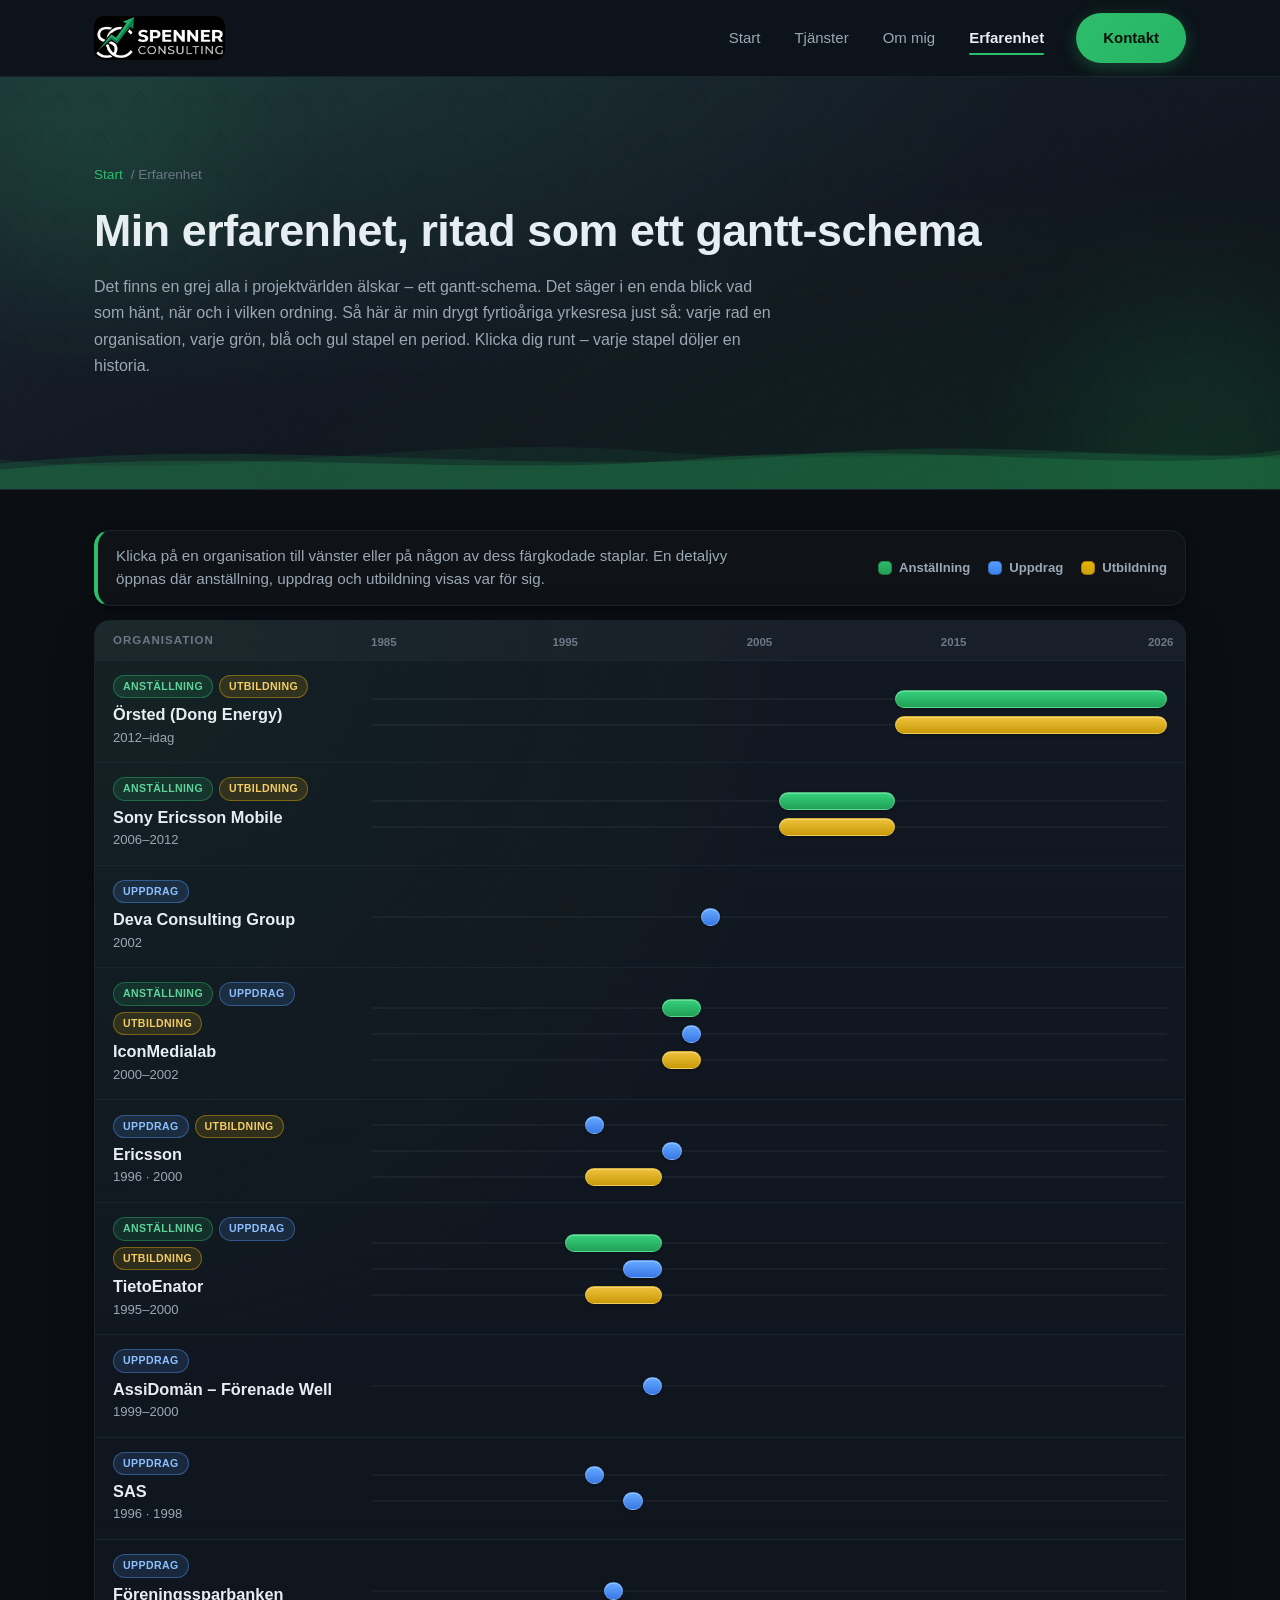
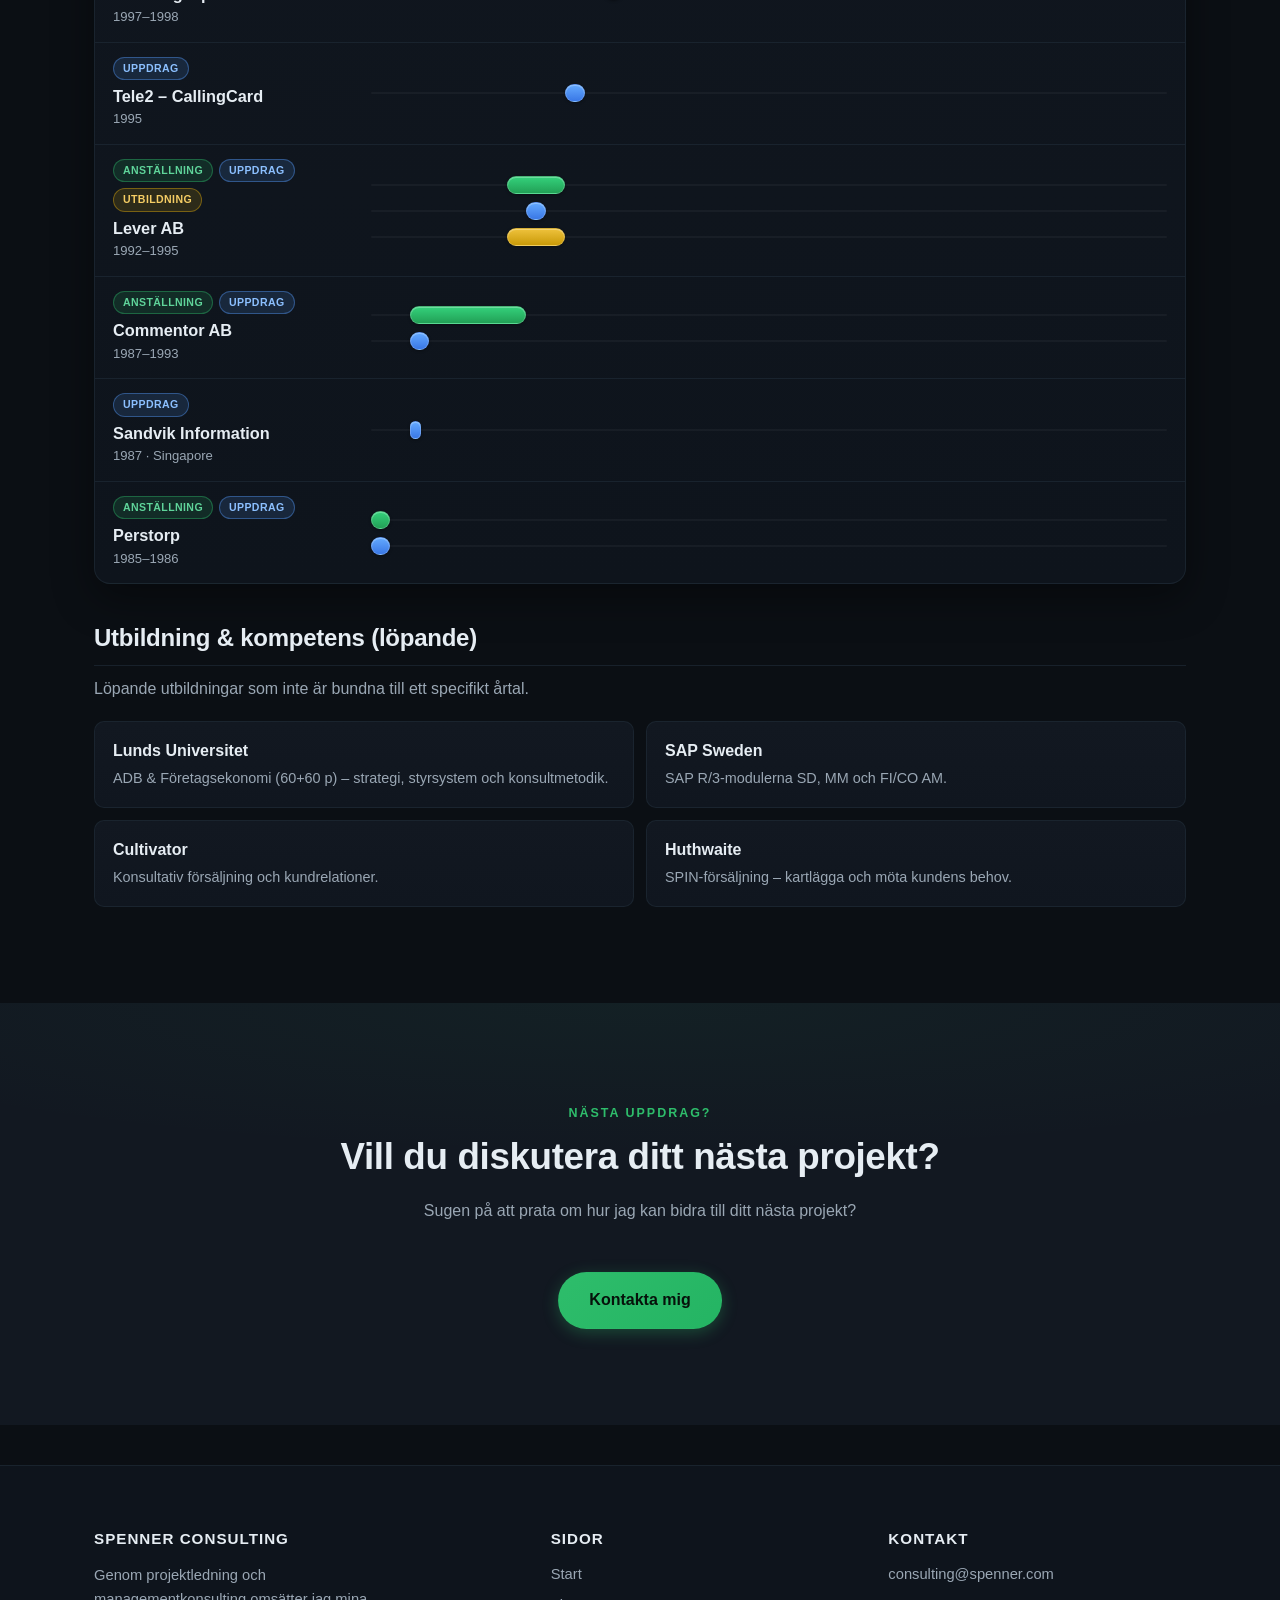
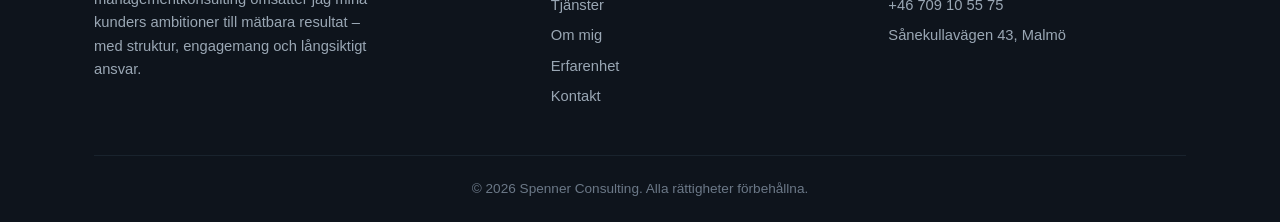
==== erfarenhet.html @ 2bb0965d "Refactor navigation and remove references page - Updated navigation links across multiple HTML files" ====
﻿<!DOCTYPE html>
<html lang="sv">
<head>
  <meta charset="UTF-8">
  <meta name="viewport" content="width=device-width, initial-scale=1.0">
  <title>Erfarenhet - Spenner Consulting</title>
  <meta name="description" content="Glenn Spenners erfarenhet samlad per organisation – anställningar, uppdrag och utbildning på en gemensam tidslinje.">
  <link rel="icon" type="image/svg+xml" href="images/favicon.svg">
  <link rel="stylesheet" href="css/style.css">
  <link rel="stylesheet" href="css/erfarenhet.css">
</head>
<body>

  <!-- ===== Header & Navigation ===== -->
  <header class="site-header">
    <nav class="navbar container" aria-label="Huvudnavigering">
      <a class="logo" href="index.html" aria-label="Spenner Consulting - startsida">
        <img src="images/logo.png" alt="Spenner Consulting logotyp">
      </a>

      <button class="nav-toggle" aria-label="Öppna meny" aria-expanded="false">
        <span></span><span></span><span></span>
      </button>

      <ul class="nav-menu" id="navMenu">
        <li><a href="index.html">Start</a></li>
        <li><a href="tjanster.html">Tjänster</a></li>
        <li><a href="om-mig.html">Om mig</a></li>
        <li><a href="erfarenhet.html" class="active" aria-current="page">Erfarenhet</a></li>
        <li><a href="kontakt.html" class="btn btn-primary nav-cta">Kontakt</a></li>
      </ul>
    </nav>
  </header>

  <main>
    <!-- ===== Page hero ===== -->
    <section class="page-hero theme-erfarenhet">
      <div class="container">
<div class="breadcrumb"><a href="index.html">Start</a> / Erfarenhet</div>
        <h1>Min erfarenhet, ritad som ett gantt-schema</h1>
        <p>
          Det finns en grej alla i projektvärlden älskar – ett gantt-schema. Det säger i en
          enda blick vad som hänt, när och i vilken ordning. Så här är min drygt fyrtioåriga
          yrkesresa just så: varje rad en organisation, varje grön, blå och gul stapel en
          period. Klicka dig runt – varje stapel döljer en historia.
        </p>
      </div>

      <span class="glow glow-a"></span>
      <span class="glow glow-b"></span>

      <div class="hero-waves" aria-hidden="true">
        <svg class="wave wave-1" viewBox="0 0 1440 120" preserveAspectRatio="none">
          <path d="M0,64 C240,110 480,16 720,48 C960,80 1200,32 1440,64 L1440,120 L0,120 Z"/>
        </svg>
        <svg class="wave wave-2" viewBox="0 0 1440 120" preserveAspectRatio="none">
          <path d="M0,72 C300,20 600,100 900,56 C1150,20 1300,80 1440,48 L1440,120 L0,120 Z"/>
        </svg>
        <svg class="wave wave-3" viewBox="0 0 1440 120" preserveAspectRatio="none">
          <path d="M0,84 C260,40 520,100 780,64 C1040,28 1240,92 1440,56 L1440,120 L0,120 Z"/>
        </svg>
      </div>
    </section>

<!-- ===== Gantt per organisation ===== -->
    <section class="section exp-section" id="erfarenhet">
      <div class="container">

<!-- Instruktionsrad + legend -->
        <div class="exp-guide" aria-label="Så här använder du kartan">
          <p class="exp-guide-text">
            Klicka på en organisation till vänster eller på någon av dess färgkodade staplar.
            En detaljvy öppnas där anställning, uppdrag och utbildning visas var för sig.
          </p>
          <div class="exp-legend" aria-label="Färgförklaring">
            <span class="lg-item"><span class="swatch sw-job"></span> Anställning</span>
            <span class="lg-item"><span class="swatch sw-project"></span> Uppdrag</span>
            <span class="lg-item"><span class="swatch sw-edu"></span> Utbildning</span>
          </div>
        </div>

        <!-- Gantt-tabell -->
        <div class="gantt-wrap" id="ganttWrap">
          <div class="gantt-row gantt-head">
            <div class="g-cell g-cell-label">Organisation</div>
            <div class="g-cell g-cell-track">
              <div class="g-antialias-track" aria-hidden="true">
                <span class="axis-year" style="left:0%">1985</span>
                <span class="axis-year" style="left:24.4%">1995</span>
                <span class="axis-year" style="left:48.8%">2005</span>
                <span class="axis-year" style="left:73.2%">2015</span>
                <span class="axis-year" style="left:97.6%">2026</span>
              </div>
            </div>
          </div>

          <div class="gantt-rows">
          <!-- ============ RADER (FYLLS MED SÖKATTRIBUT) ============ -->

          <!-- Perstorp -->
          <div class="gantt-row">
<div class="g-cell g-cell-label ex-cell" data-org="Perstorp" data-per="1985–1986"
                 data-items='[{"t":"job","title":"Administration","meta":"1985–1986","text":"Tidig karriär inom administration och verksamhetsutveckling, med en systemkonvertering från IBM:s DOS/VSE till MVS/XA som ett av de första uppdragen."},{"t":"project","title":"Systemkonvertering","meta":"1985–1986","text":"Systemkonvertering från IBM:s DOS/VSE till MVS/XA – ett av de första uppdragen, som lade grunden för mitt intresse för processer och system."}]'>
              <span class="ex-opts"><span class="ex-opt exp-tag-job">Anställning</span><span class="ex-opt exp-tag-project">Uppdrag</span></span>
              <span class="ex-title">Perstorp</span>
              <span class="ex-sub">1985–1986</span>
            </div>
            <div class="g-cell g-cell-track">
              <div class="lane">
                <span class="lane-bar bar-job" data-start="1985" data-end="1986" data-holder="Anställning" data-title="Administration"></span>
              </div>
              <div class="lane">
                <span class="lane-bar bar-project" data-start="1985" data-end="1986" data-holder="Uppdrag" data-title="Systemkonvertering"></span>
              </div>
            </div>
          </div>

          <!-- Commentor AB -->
          <div class="gantt-row">
<div class="g-cell g-cell-label ex-cell" data-org="Commentor AB" data-per="1987–1993"
                 data-items='[{"t":"job","title":"IT- &amp; affärsutvecklingskonsult","meta":"1987–1993","text":"Konsultverksamhet med fokus på IT och affärsutveckling."},{"t":"project","title":"Projektledare, största kunden","meta":"1987–1988","text":"Avancerade till projektledare hos företagets största kund med ansvar för systemutveckling, testplanering och driftsorganisation."}]'>
              <span class="ex-opts"><span class="ex-opt exp-tag-job">Anställning</span><span class="ex-opt exp-tag-project">Uppdrag</span></span>
              <span class="ex-title">Commentor AB</span>
              <span class="ex-sub">1987–1993</span>
            </div>
            <div class="g-cell g-cell-track">
              <div class="lane">
                <span class="lane-bar bar-job" data-start="1987" data-end="1993" data-holder="Anställning" data-title="IT &amp; affärsutveckling"></span>
              </div>
              <div class="lane">
                <span class="lane-bar bar-project" data-start="1987" data-end="1988" data-holder="Uppdrag" data-title="Projektledare, största kunden"></span>
              </div>
            </div>
          </div>

          <!-- Sandvik -->
          <div class="gantt-row">
<div class="g-cell g-cell-label ex-cell" data-org="Sandvik Information" data-per="1987 · Singapore"
                 data-items='[{"t":"project","title":"Utlandspraktik","meta":"1987 · Singapore","text":"Dokumenterade regionala systemförändringar och byggde en frågor-och-svar-databas för användare."}]'>
              <span class="ex-opts"><span class="ex-opt exp-tag-project">Uppdrag</span></span>
              <span class="ex-title">Sandvik Information</span>
              <span class="ex-sub">1987 · Singapore</span>
            </div>
            <div class="g-cell g-cell-track">
              <div class="lane">
                <span class="lane-bar bar-project" data-start="1987" data-end="1987" data-holder="Uppdrag" data-title="Utlandspraktik"></span>
              </div>
            </div>
          </div>

          <!-- Lever AB + Unilever edu -->
          <div class="gantt-row">
<div class="g-cell g-cell-label ex-cell" data-org="Lever AB" data-per="1992–1995"
                 data-items='[{"t":"job","title":"OA-system &amp; SAP R/3","meta":"1992–1995","text":"Implementering av OA-system och projektledning för SAP R/3 – Lever Nordic var först av 17 länder."},{"t":"project","title":"SAP R/3 · Storbritannien","meta":"1993–1994","text":"Sex månader i Storbritannien med standardiseringsprojekt inom SAP R/3."},{"t":"edu","title":"BPR · Ledarskap","meta":"1992–1995","text":"Utbildning hos Unilever Europe inom business process reengineering och ledarskap."}]'>
              <span class="ex-opts"><span class="ex-opt exp-tag-job">Anställning</span><span class="ex-opt exp-tag-project">Uppdrag</span><span class="ex-opt exp-tag-edu">Utbildning</span></span>
              <span class="ex-title">Lever AB</span>
              <span class="ex-sub">1992–1995</span>
            </div>
            <div class="g-cell g-cell-track">
              <div class="lane">
                <span class="lane-bar bar-job" data-start="1992" data-end="1995" data-holder="Anställning" data-title="OA-system &amp; SAP R/3"></span>
              </div>
              <div class="lane">
                <span class="lane-bar bar-project" data-start="1993" data-end="1994" data-holder="Uppdrag" data-title="SAP R/3 · Storbritannien"></span>
              </div>
              <div class="lane">
                <span class="lane-bar bar-edu" data-start="1992" data-end="1995" data-holder="Utbildning" data-title="BPR · Ledarskap (Unilever)"></span>
              </div>
            </div>
          </div>

          <!-- TietoEnator -->
          <div class="gantt-row">
<div class="g-cell g-cell-label ex-cell" data-org="TietoEnator" data-per="1995–2000"
                 data-items='[{"t":"job","title":"Projektledare &amp; SAP-chef","meta":"1995–2000","text":"Projektledning som huvudsyssla, med Föreningssparbanken, Ericsson, Tele2 och SAS på meritlistan. Byggde upp partnerskapet med SAP och ledde SAP-enheten."},{"t":"project","title":"SAP-satsning","meta":"1998–2000","text":"Byggde upp och ledde TietoEnators SAP-satsning för större kunder."},{"t":"edu","title":"PPS · PVU · PLS","meta":"1996–2000","text":"Utbildad i TietoEnators egna metoder för projekt-, program- och förändringsledning."}]'>
              <span class="ex-opts"><span class="ex-opt exp-tag-job">Anställning</span><span class="ex-opt exp-tag-project">Uppdrag</span><span class="ex-opt exp-tag-edu">Utbildning</span></span>
              <span class="ex-title">TietoEnator</span>
              <span class="ex-sub">1995–2000</span>
            </div>
            <div class="g-cell g-cell-track">
              <div class="lane">
                <span class="lane-bar bar-job" data-start="1995" data-end="2000" data-holder="Anställning" data-title="Projektledare &amp; SAP-chef"></span>
              </div>
              <div class="lane">
                <span class="lane-bar bar-project" data-start="1998" data-end="2000" data-holder="Uppdrag" data-title="SAP-satsning"></span>
              </div>
              <div class="lane">
                <span class="lane-bar bar-edu" data-start="1996" data-end="2000" data-holder="Utbildning" data-title="PPS · PVU · PLS"></span>
              </div>
            </div>
          </div>

          <!-- AssiDomän -->
          <div class="gantt-row">
<div class="g-cell g-cell-label ex-cell" data-org="AssiDomän" data-per="1999–2000"
                 data-items='[{"t":"project","title":"Affärssystem","meta":"1999–2000","text":"Projektchef för implementation av ett egenutvecklat, processorienterat affärssystem – ca 25 personer i 6 delprojekt plus motsvarande beställarsida."}]'>
              <span class="ex-opts"><span class="ex-opt exp-tag-project">Uppdrag</span></span>
              <span class="ex-title">AssiDomän – Förenade Well</span>
              <span class="ex-sub">1999–2000</span>
            </div>
            <div class="g-cell g-cell-track">
              <div class="lane">
                <span class="lane-bar bar-project" data-start="1999" data-end="2000" data-holder="Uppdrag" data-title="Affärssystem"></span>
              </div>
            </div>
          </div>

          <!-- Föreningssparbanken -->
          <div class="gantt-row">
<div class="g-cell g-cell-label ex-cell" data-org="Föreningssparbanken" data-per="1997–1998"
                 data-items='[{"t":"project","title":"GP2000 · Kanal1","meta":"1997–1998","text":"Byggde kundstödssystem och backoffice-funktioner för plattformen GP2000 och ledde sedan intranätet Kanal1 under ett intensivt utvecklingsskede."}]'>
              <span class="ex-opts"><span class="ex-opt exp-tag-project">Uppdrag</span></span>
              <span class="ex-title">Föreningssparbanken</span>
              <span class="ex-sub">1997–1998</span>
            </div>
            <div class="g-cell g-cell-track">
              <div class="lane">
                <span class="lane-bar bar-project" data-start="1997" data-end="1998" data-holder="Uppdrag" data-title="GP2000 · Kanal1"></span>
              </div>
            </div>
          </div>

          <!-- Tele2 -->
          <div class="gantt-row">
<div class="g-cell g-cell-label ex-cell" data-org="Tele2" data-per="1995"
                 data-items='[{"t":"project","title":"CallingCard","meta":"1995","text":"Produktkoordinator – vidareutvecklade faktureringen, samordnade verksamheten och avvecklade olönsamma kort utifrån intäkts-/kostnadsanalys."}]'>
              <span class="ex-opts"><span class="ex-opt exp-tag-project">Uppdrag</span></span>
              <span class="ex-title">Tele2 – CallingCard</span>
              <span class="ex-sub">1995</span>
            </div>
            <div class="g-cell g-cell-track">
              <div class="lane">
                <span class="lane-bar bar-project" data-start="1995" data-end="1996" data-holder="Uppdrag" data-title="CallingCard"></span>
              </div>
            </div>
          </div>

          <!-- Ericsson -->
          <div class="gantt-row">
<div class="g-cell g-cell-label ex-cell" data-org="Ericsson" data-per="1996 · 2000"
                 data-items='[{"t":"project","title":"EBC · radio-planering","meta":"1996–1997","text":"Projektchef för ny radio-planering (RAPS, DECT-nät)."},{"t":"project","title":"Mobile · webb/infra","meta":"2000–2001","text":"Förstudie för nästa generation webb- och infrastruktur."},{"t":"edu","title":"PROPS","meta":"1996–2000","text":"Utbildad i Ericssons projektmetod PROPS."}]'>
              <span class="ex-opts"><span class="ex-opt exp-tag-project">Uppdrag</span><span class="ex-opt exp-tag-edu">Utbildning</span></span>
              <span class="ex-title">Ericsson</span>
              <span class="ex-sub">1996 · 2000</span>
            </div>
            <div class="g-cell g-cell-track">
              <div class="lane">
                <span class="lane-bar bar-project" data-start="1996" data-end="1997" data-holder="Uppdrag" data-title="EBC · radio-planering"></span>
              </div>
              <div class="lane">
                <span class="lane-bar bar-project" data-start="2000" data-end="2001" data-holder="Uppdrag" data-title="Mobile · webb/infra"></span>
              </div>
              <div class="lane">
                <span class="lane-bar bar-edu" data-start="1996" data-end="2000" data-holder="Utbildning" data-title="PROPS"></span>
              </div>
            </div>
          </div>

          <!-- SAS -->
          <div class="gantt-row">
<div class="g-cell g-cell-label ex-cell" data-org="SAS" data-per="1996 · 1998"
                 data-items='[{"t":"project","title":"Eurobonus","meta":"1996–1997","text":"Projektledare för ny produkt till SAS mest lojala resenärer (Eurobonus)."},{"t":"project","title":"AMS-granskning","meta":"1998–1999","text":"Projektgranskning av AMS (Airport Management System)."}]'>
              <span class="ex-opts"><span class="ex-opt exp-tag-project">Uppdrag</span></span>
              <span class="ex-title">SAS</span>
              <span class="ex-sub">1996 · 1998</span>
            </div>
            <div class="g-cell g-cell-track">
              <div class="lane">
                <span class="lane-bar bar-project" data-start="1996" data-end="1997" data-holder="Uppdrag" data-title="Eurobonus"></span>
              </div>
              <div class="lane">
                <span class="lane-bar bar-project" data-start="1998" data-end="1999" data-holder="Uppdrag" data-title="AMS-granskning"></span>
              </div>
            </div>
          </div>

          <!-- IconMedialab -->
          <div class="gantt-row">
<div class="g-cell g-cell-label ex-cell" data-org="IconMedialab" data-per="2000–2002"
                 data-items='[{"t":"job","title":"Managementkonsult","meta":"2000–2002","text":"Management- och strategikonsult med fokus på att öka kundernas nytta med internet."},{"t":"project","title":"Öresundskraft · IT-stadsnät","meta":"2001–2002","text":"Skapade IT-strategi och drev stadsnät för Öresundskraft."},{"t":"edu","title":"Matrix · Six Sigma","meta":"2000–2002","text":"Utbildad i konsultmetoder (Matrix) och Six Sigma."}]'>
              <span class="ex-opts"><span class="ex-opt exp-tag-job">Anställning</span><span class="ex-opt exp-tag-project">Uppdrag</span><span class="ex-opt exp-tag-edu">Utbildning</span></span>
              <span class="ex-title">IconMedialab</span>
              <span class="ex-sub">2000–2002</span>
            </div>
            <div class="g-cell g-cell-track">
              <div class="lane">
                <span class="lane-bar bar-job" data-start="2000" data-end="2002" data-holder="Anställning" data-title="Managementkonsult"></span>
              </div>
              <div class="lane">
                <span class="lane-bar bar-project" data-start="2001" data-end="2002" data-holder="Uppdrag" data-title="Öresundskraft · IT-stadsnät"></span>
              </div>
              <div class="lane">
                <span class="lane-bar bar-edu" data-start="2000" data-end="2002" data-holder="Utbildning" data-title="Matrix · Six Sigma"></span>
              </div>
            </div>
          </div>

          <!-- Deva Consulting -->
          <div class="gantt-row">
<div class="g-cell g-cell-label ex-cell" data-org="Deva Consulting" data-per="2002"
                 data-items='[{"t":"project","title":"Diagnos-metod","meta":"2002","text":"Utvecklade underkonsultmetoden Diagnos – ett kort och intensivt intervjupaket (upp till 10 personer) som snabbt ger svar på hur en kunds situation kan lösas."}]'>
              <span class="ex-opts"><span class="ex-opt exp-tag-project">Uppdrag</span></span>
              <span class="ex-title">Deva Consulting Group</span>
              <span class="ex-sub">2002</span>
            </div>
            <div class="g-cell g-cell-track">
              <div class="lane">
                <span class="lane-bar bar-project" data-start="2002" data-end="2003" data-holder="Uppdrag" data-title="Diagnos-metod"></span>
              </div>
            </div>
          </div>

          <!-- Sony Ericsson -->
          <div class="gantt-row">
<div class="g-cell g-cell-label ex-cell" data-org="Sony Ericsson Mobile" data-per="2006–2012"
                 data-items='[{"t":"job","title":"Consumer Portfolio Manager","meta":"2006–2012","text":"Från After Sales Planner, via Head of Customer Service Planning, till Consumer Portfolio Manager – roller som kretsade kring projektledning, planering och en bättre kundupplevelse efter försäljning."},{"t":"edu","title":"Ledarskapsutbildning","meta":"2006–2012","text":"Utbildad i Sonys ledarskapsmodell."}]'>
              <span class="ex-opts"><span class="ex-opt exp-tag-job">Anställning</span><span class="ex-opt exp-tag-edu">Utbildning</span></span>
              <span class="ex-title">Sony Ericsson Mobile</span>
              <span class="ex-sub">2006–2012</span>
            </div>
            <div class="g-cell g-cell-track">
              <div class="lane">
                <span class="lane-bar bar-job" data-start="2006" data-end="2012" data-holder="Anställning" data-title="Consumer Portfolio Manager"></span>
              </div>
              <div class="lane">
                <span class="lane-bar bar-edu" data-start="2006" data-end="2012" data-holder="Utbildning" data-title="Ledarskapsutbildning"></span>
              </div>
            </div>
          </div>

          <!-- Örsted -->
          <div class="gantt-row">
<div class="g-cell g-cell-label ex-cell" data-org="Örsted (Dong Energy)" data-per="2012–2026"
                 data-items='[{"t":"job","title":"Chief Project Portfolio &amp; Reviewer","meta":"2012–idag","text":"Ansvar för investeringsbedömningar (Investment Appraisals) och beslutsstöd till ledningen."},{"t":"edu","title":"Örsted Project Model","meta":"2012–idag","text":"Härdad i Örsteds egen projektmodell genom en stor portfölj av projekt."}]'>
              <span class="ex-opts"><span class="ex-opt exp-tag-job">Anställning</span><span class="ex-opt exp-tag-edu">Utbildning</span></span>
              <span class="ex-title">Örsted (Dong Energy)</span>
              <span class="ex-sub">2012–idag</span>
            </div>
            <div class="g-cell g-cell-track">
              <div class="lane">
                <span class="lane-bar bar-job" data-start="2012" data-end="2026" data-holder="Anställning" data-title="Chief Project Portfolio &amp; Reviewer"></span>
              </div>
              <div class="lane">
                <span class="lane-bar bar-edu" data-start="2012" data-end="2026" data-holder="Utbildning" data-title="Örsted Project Model"></span>
              </div>
            </div>
          </div>

          </div><!-- /.gantt-rows -->

</div><!-- /.gantt-wrap -->

        <!-- Detaljmodal -->
        <div class="exp-modal" id="expModal" role="dialog" aria-modal="true" aria-labelledby="expModalTitle" hidden>
          <div class="exp-modal-card">
            <div class="exp-modal-head">
              <h3 id="expModalTitle">Organisation</h3>
              <button type="button" class="exp-modal-close" id="expModalClose" aria-label="Stäng detaljvy">&#215;</button>
            </div>
            <div class="exp-modal-body" id="expModalBody"></div>
          </div>
        </div>

        <div class="exp-tip" id="expTip" role="tooltip" hidden></div>

        <!-- Utbildning (löpande, utan årtal) -->
        <div class="edu-open-group">
          <h2 class="exp-group-title">Utbildning &amp; kompetens (löpande)</h2>
          <p class="edu-open-lead">
            Löpande utbildningar som inte är bundna till ett specifikt årtal.
          </p>
          <ul class="edu-open-list">
            <li><span class="edu-open-name">Lunds Universitet</span><span class="edu-open-desc">ADB &amp; Företagsekonomi (60+60 p) – strategi, styrsystem och konsultmetodik.</span></li>
            <li><span class="edu-open-name">SAP Sweden</span><span class="edu-open-desc">SAP R/3-modulerna SD, MM och FI/CO AM.</span></li>
            <li><span class="edu-open-name">Cultivator</span><span class="edu-open-desc">Konsultativ försäljning och kundrelationer.</span></li>
            <li><span class="edu-open-name">Huthwaite</span><span class="edu-open-desc">SPIN-försäljning – kartlägga och möta kundens behov.</span></li>
          </ul>
        </div>

      </div>
    </section>

    <!-- ===== CTA ===== -->
    <section class="section section-alt">
      <div class="container" style="text-align:center;">
        <div class="section-head">
          <span class="eyebrow">Nästa uppdrag?</span>
          <h2>Vill du diskutera ditt nästa projekt?</h2>
          <p>Sugen på att prata om hur jag kan bidra till ditt nästa projekt?</p>
        </div>
        <a href="kontakt.html" class="btn btn-primary btn-large">Kontakta mig</a>
      </div>
    </section>
  </main>

  <!-- ===== Footer ===== -->
  <footer class="site-footer">
    <div class="container">
      <div class="footer-grid">
        <div>
          <h4>Spenner Consulting</h4>
          <p>
            Genom projektledning och managementkonsulting omsätter jag mina kunders ambitioner
            till mätbara resultat – med struktur, engagemang och långsiktigt ansvar.
          </p>
        </div>
        <div>
          <h4>Sidor</h4>
          <ul class="footer-links">
            <li><a href="index.html">Start</a></li>
            <li><a href="tjanster.html">Tjänster</a></li>
            <li><a href="om-mig.html">Om mig</a></li>
            <li><a href="erfarenhet.html" class="active">Erfarenhet</a></li>
            <li><a href="kontakt.html">Kontakt</a></li>
          </ul>
        </div>
        <div>
          <h4>Kontakt</h4>
          <ul class="footer-links">
            <li><a href="mailto:consulting@spenner.com">consulting@spenner.com</a></li>
            <li><a href="tel:+46709105575">+46 709 10 55 75</a></li>
            <li>Sånekullavägen 43, Malmö</li>
          </ul>
        </div>
      </div>
      <div class="footer-bottom">&copy; <span id="year">2026</span> Spenner Consulting. Alla rättigheter förbehållna.</div>
    </div>
  </footer>

  <script src="js/main.js?v=6"></script>
</body>
</html>
---- css/style.css ----
﻿/* ============================================================
   Spenner Consulting - Global Stylesheet (Dark Theme)
   Clean, professional, minimal. Green accent, dark surfaces.
   ============================================================ */

/* ---------- Design tokens ---------- */
:root {
  /* Surfaces */
  --bg: #0b0f14;            /* Page background */
  --bg-elevated: #121821;   /* Cards / sections */
  --bg-raised: #1a2330;     /* Hover / raised elements */
  --surface: #0e141c;       /* Header / footer */

  /* Text */
  --text: #e6edf3;
  --text-muted: #9aa7b4;
  --text-faint: #6b7887;

  /* Brand / accent */
  --accent: #2ebd6b;        /* Green */
  --accent-strong: #23a35a;
  --accent-soft: rgba(46, 189, 107, 0.14);

  /* Lines */
  --border: rgba(31, 42, 54, 0.7);
  --border-strong: #354452;

  --radius: 16px;
  --radius-sm: 10px;

  --shadow-sm: 0 4px 14px rgba(0, 0, 0, 0.3), 0 1px 3px rgba(0, 0, 0, 0.3);
  --shadow-md: 0 14px 40px rgba(0, 0, 0, 0.4);
  --shadow-lg: 0 24px 60px rgba(0, 0, 0, 0.5);
  --shadow-glow: 0 10px 40px rgba(46, 189, 107, 0.18);

  --container: 1140px;
  --gutter: 24px;
  --nav-height: 76px;

  --font-heading: "Segoe UI", Arial, Helvetica, sans-serif;
  --font-body: "Segoe UI", Arial, Helvetica, sans-serif;

  --hero-accent: 46, 189, 107;   /* grön standard */
  --hero-accent-c: rgb(46, 189, 107);
}

/* ---------- Reset / base ---------- */
*,
*::before,
*::after {
  box-sizing: border-box;
  margin: 0;
  padding: 0;
}

html { scroll-behavior: smooth; }

body {
  font-family: var(--font-body);
  font-size: 16px;
  line-height: 1.65;
  color: var(--text);
  background: var(--bg);
  -webkit-font-smoothing: antialiased;
}

h1, h2, h3, h4, h5, h6 {
  font-family: var(--font-heading);
  color: var(--text);
  line-height: 1.2;
  font-weight: 650;
  margin-bottom: 0.5em;
  letter-spacing: -0.01em;
}

p { margin-bottom: 1em; }

a {
  color: var(--accent);
  text-decoration: none;
  transition: color 0.2s;
}
a:hover { color: var(--accent-strong); }

img { max-width: 100%; display: block; }

:focus-visible {
  outline: 3px solid var(--accent);
  outline-offset: 2px;
  border-radius: 4px;
}

.container {
  width: 100%;
  max-width: var(--container);
  margin: 0 auto;
  padding: 0 var(--gutter);
}

/* ---------- Header & navigation ---------- */
.site-header {
  position: sticky;
  top: 0;
  z-index: 100;
  background: rgba(14, 20, 28, 0.85);
  backdrop-filter: blur(10px);
  -webkit-backdrop-filter: blur(10px);
  border-bottom: 1px solid var(--border);
}

.navbar {
  display: flex;
  align-items: center;
  justify-content: space-between;
  height: var(--nav-height);
}

.navbar .logo {
  display: flex;
  align-items: center;
  height: 48px;
}
.navbar .logo img {
  height: 44px;
  width: auto;
  border-radius: var(--radius-sm);
}

.nav-menu {
  display: flex;
  align-items: center;
  gap: 6px;
  list-style: none;
}

.nav-menu a:not(.btn) {
  display: inline-block;
  padding: 8px 14px;
  border-radius: var(--radius-sm);
  font-weight: 500;
  color: var(--text-muted);
  font-size: 15px;
  transition: color 0.2s, background 0.2s;
}
.nav-menu a:not(.btn):hover {
  color: var(--text);
  background: var(--bg-raised);
}
.nav-menu a.active:not(.btn) {
  color: var(--text);
  font-weight: 600;
  position: relative;
}
.nav-menu a.active:not(.btn)::after {
  content: "";
  display: block;
  position: absolute;
  left: 14px;
  right: 14px;
  bottom: 3px;
  height: 2px;
  border-radius: 2px;
  background: var(--accent);
}

.nav-cta { margin-left: 12px; }

/* Mobile toggle button */
.nav-toggle {
  display: none;
  flex-direction: column;
  justify-content: center;
  gap: 5px;
  width: 42px;
  height: 42px;
  padding: 10px;
  background: none;
  border: 1px solid var(--border);
  border-radius: var(--radius-sm);
  cursor: pointer;
}
.nav-toggle span {
  display: block;
  height: 2px;
  background: var(--text);
  border-radius: 2px;
}

/* ---------- Buttons ---------- */
.btn {
  display: inline-block;
  padding: 12px 26px;
  border-radius: 999px;
  font-family: var(--font-body);
  font-size: 15px;
  font-weight: 600;
  border: 1px solid transparent;
  cursor: pointer;
  text-decoration: none;
  transition: transform 0.2s ease, background 0.2s ease, color 0.2s ease, border-color 0.2s ease, box-shadow 0.2s ease;
}
.btn:active { transform: translateY(2px) scale(0.98); }

.btn-primary {
  background: linear-gradient(135deg, var(--accent), #24b463);
  color: #06120b;
  box-shadow: 0 4px 16px rgba(46, 189, 107, 0.3);
}
.btn-primary:hover {
  transform: translateY(-2px);
  background: linear-gradient(135deg, var(--accent-strong), #1d9e53);
  color: #06120b;
  box-shadow: 0 10px 28px rgba(46, 189, 107, 0.42);
}

.btn-outline {
  background: transparent;
  border-color: var(--border-strong);
  color: var(--text);
}
.btn-outline:hover {
  transform: translateY(-2px);
  border-color: var(--accent);
  color: var(--accent);
  background: var(--accent-soft);
}

.btn-large { padding: 14px 30px; font-size: 16px; }

/* ---------- Hero (interior pages) ---------- */
.page-hero {
  position: relative;
  overflow: hidden;
  background:
    radial-gradient(ellipse at 15% -10%, rgba(var(--hero-accent), 0.14), transparent 55%),
    radial-gradient(ellipse at 90% 115%, rgba(var(--hero-accent), 0.10), transparent 55%),
    linear-gradient(160deg, var(--bg-raised) 0%, var(--bg) 100%);
  border-bottom: 1px solid var(--border);
  padding: 84px 0 110px;
}
.page-hero h1 { font-size: clamp(1.9rem, 4.5vw, 2.8rem); margin-bottom: 0.35em; }
.page-hero p { color: var(--text-muted); max-width: 680px; margin: 0; }

/* Teman – varje sida sätter sin egen hero-accent */
.theme-tjanster   { --hero-accent: 85, 159, 255; --hero-accent-c: rgb(85, 159, 255); }
.theme-om         { --hero-accent: 234, 179, 8;  --hero-accent-c: rgb(234, 179, 8); }
.theme-erfarenhet { --hero-accent: 46, 189, 107; --hero-accent-c: rgb(46, 189, 107); }
.theme-kontakt    { --hero-accent: 46, 189, 107; --hero-accent-c: rgb(46, 189, 107); }

/* Svävande glow-punkter (lägre intensitet än startsidan) */
.page-hero .glow {
  width: 260px;
  height: 260px;
  background: rgba(var(--hero-accent), 0.20);
  opacity: 0.5;
  filter: blur(64px);
  z-index: 0;
}
.page-hero .glow-a { top: -60px; left: -40px; }
.page-hero .glow-b { bottom: -70px; right: -50px; animation-delay: 3s; }

/* Vågor längst ner i hero:n */
.page-hero .hero-waves { height: 64px; opacity: 0.85; }
.page-hero .wave-1 path { fill: rgba(var(--hero-accent), 0.10); }
.page-hero .wave-2 path { fill: rgba(var(--hero-accent), 0.16); }
.page-hero .wave-3 path { fill: rgba(var(--hero-accent), 0.22); }

/* Rörlig pilbakgrund */
.page-hero::after {
  content: "";
  position: absolute;
  inset: 0;
  opacity: 0.05;
  pointer-events: none;
  color: var(--hero-accent-c);
  background-image: url("data:image/svg+xml,%3Csvg xmlns='http://www.w3.org/2000/svg' width='40' height='40' viewBox='0 0 40 40'%3E%3Cpath d='M10 30 L20 14 L30 30' fill='none' stroke='currentColor' stroke-width='2' stroke-linecap='round' stroke-linejoin='round'/%3E%3Cpath d='M18 22 L20 14 L28 24' fill='none' stroke='currentColor' stroke-width='1.5' stroke-linecap='round' stroke-linejoin='round'/%3E%3C/svg%3E");
  animation: driftUp 22s linear infinite;
}

/* Hero-innehåll ovanpå effekterna */
.page-hero .container { position: relative; z-index: 2; }

.breadcrumb {
  display: inline-flex;
  gap: 8px;
  font-size: 0.85rem;
  color: var(--text-faint);
  margin-bottom: 18px;
}
.breadcrumb a { color: var(--accent); }

/* ---------- About (Om mig) ---------- */
.about-grid {
  display: grid;
  grid-template-columns: 320px 1fr;
  gap: 48px;
  align-items: center;
}
.about-photo img {
  width: 100%;
  border-radius: var(--radius);
  border: 1px solid var(--border);
  box-shadow: var(--shadow-md);
  object-fit: cover;
}
.about-text h2 {
  font-size: clamp(1.6rem, 3.5vw, 2.1rem);
  margin-bottom: 0.6em;
}
.about-text p { color: var(--text-muted); }
.about-text p:last-of-type { margin-bottom: 24px; }
.about-text .btn { margin-top: 6px; display: inline-flex; }
.about-text .btn + .btn { margin-left: 10px; }

/* ---------- Home hero (logo front & center) ---------- */
.hero-home {
  position: relative;
  overflow: hidden;
  text-align: center;
  padding: 110px 0 80px;
  background:
    radial-gradient(ellipse at 20% -10%, rgba(46, 189, 107, 0.12), transparent 55%),
    radial-gradient(ellipse at 80% 110%, rgba(46, 189, 107, 0.08), transparent 55%),
    var(--bg);
  border-bottom: 1px solid var(--border);
}
.hero-name {
  display: flex;
  flex-direction: column;
  align-items: center;
  line-height: 1.1;
  margin-bottom: 28px;
}
.hero-name .name-first {
  font-weight: 700;
  font-size: clamp(2.6rem, 6vw, 4rem);
  color: var(--text);
  letter-spacing: -0.02em;
}
.hero-name .name-last {
  font-weight: 400;
  font-size: clamp(1.8rem, 4vw, 2.6rem);
  color: var(--text-muted);
  letter-spacing: 0.35em;
  text-transform: uppercase;
  margin-left: 0.35em; /* kompensera letter-spacing */
}
.hero-home h1 {
  font-size: clamp(2rem, 5.5vw, 3.4rem);
  max-width: 800px;
  margin: 0 auto 0.35em;
}
.hero-home h1 .accent { color: var(--accent); }
.hero-home p.lead {
  color: var(--text-muted);
  font-size: clamp(1.05rem, 2vw, 1.3rem);
  max-width: 720px;
  margin: 0 auto 2em;
}
.hero-actions {
  display: flex;
  gap: 14px;
  flex-wrap: wrap;
  justify-content: center;
}

/* ---------- Hero waves & motion ---------- */
.hero-waves {
  position: absolute;
  left: 0;
  right: 0;
  bottom: 0;
  height: 120px;
  pointer-events: none;
  z-index: 1;
}
.wave {
  position: absolute;
  left: 0;
  bottom: 0;
  width: 100%;
  height: 100%;
}
.wave-1 { animation: waveDrift 9s ease-in-out infinite alternate; }
.wave-2 { animation: waveDrift 12s ease-in-out infinite alternate-reverse; }
.wave-3 { animation: waveDrift 15s ease-in-out infinite alternate; }

@keyframes waveDrift {
  from { transform: translateX(-1.5%); }
  to   { transform: translateX(1.5%); }
}

/* Svävande glow-punkter i bakgrunden */
.glow {
  position: absolute;
  display: block;
  border-radius: 50%;
  pointer-events: none;
  filter: blur(70px);
  opacity: 0.55;
  animation: floatGlow 12s ease-in-out infinite alternate;
}
.glow-a {
  width: 300px;
  height: 300px;
  background: rgba(46, 189, 107, 0.25);
  top: 8%;
  left: -60px;
}
.glow-b {
  width: 360px;
  height: 360px;
  background: rgba(46, 189, 107, 0.18);
  bottom: 4%;
  right: -70px;
  animation-delay: 3s;
}

@keyframes floatGlow {
  from { transform: translateY(0) translateX(0); }
  to   { transform: translateY(-24px) translateX(18px); }
}

/* Pilar-mönster som rör sig framåt (riktning/projektsteg) */
.hero-home::after {
  content: "";
  position: absolute;
  inset: 0;
  opacity: 0.06;
  pointer-events: none;
  background-image: url("data:image/svg+xml,%3Csvg xmlns='http://www.w3.org/2000/svg' width='40' height='40' viewBox='0 0 40 40'%3E%3Cpath d='M10 30 L20 14 L30 30' fill='none' stroke='%232ebd6b' stroke-width='2' stroke-linecap='round' stroke-linejoin='round'/%3E%3Cpath d='M18 22 L20 14 L28 24' fill='none' stroke='%232ebd6b' stroke-width='1.5' stroke-linecap='round' stroke-linejoin='round'/%3E%3C/svg%3E");
  animation: driftUp 22s linear infinite;
}
@keyframes driftUp {
  from { background-position: 0 0; }
  to   { background-position: 0 -440px; }
}

/* ---------- Section base ---------- */
.section { padding: 96px 0; position: relative; }
.section-alt {
  background: radial-gradient(120% 60% at 50% 0%, rgba(46, 189, 107, 0.05), transparent 60%), var(--bg-elevated);
}
.hero-home .container { position: relative; z-index: 2; }

.section-head {
  max-width: 720px;
  margin: 0 auto 48px;
  text-align: center;
}
.section-head .eyebrow {
  display: inline-block;
  text-transform: uppercase;
  letter-spacing: 2px;
  font-size: 0.78rem;
  font-weight: 700;
  color: var(--accent);
  margin-bottom: 12px;
}
.section-head h2 { font-size: clamp(1.6rem, 3.5vw, 2.3rem); }
.section-head p { color: var(--text-muted); margin: 0; }

/* ---------- Cards ---------- */
.grid { display: grid; gap: 24px; }
.grid-2 { grid-template-columns: repeat(2, 1fr); }
.grid-3 { grid-template-columns: repeat(3, 1fr); }
.grid-4 { grid-template-columns: repeat(4, 1fr); }

.card {
  background: linear-gradient(180deg, var(--bg-elevated), #10161f);
  border: 1px solid var(--border);
  border-radius: var(--radius);
  padding: 30px;
  box-shadow: var(--shadow-sm);
  transition: transform 0.25s ease, border-color 0.25s ease, box-shadow 0.25s ease;
}
.card:hover {
  transform: translateY(-6px);
  border-color: rgba(46, 189, 107, 0.45);
  box-shadow: var(--shadow-md), var(--shadow-glow);
}
.card .card-num {
  display: inline-block;
  font-size: 0.8rem;
  font-weight: 700;
  letter-spacing: 1px;
  color: var(--accent);
  margin-bottom: 16px;
}
.card h3 { font-size: 1.12rem; margin-bottom: 0.5em; }
.card p { margin: 0; font-size: 0.95rem; color: var(--text-muted); }

/* ---------- Vision / Mission ---------- */
.statement {
  display: grid;
  grid-template-columns: 1fr 1fr;
  gap: 40px;
}
.statement .block {
  background: linear-gradient(180deg, var(--bg-elevated), #10161f);
  border: 1px solid var(--border);
  border-top: 3px solid var(--accent);
  border-radius: var(--radius);
  padding: 40px;
  box-shadow: var(--shadow-sm);
}
.statement .block h2 {
  font-size: 1.35rem;
  margin-bottom: 0.8em;
  display: flex;
  align-items: center;
  gap: 10px;
  color: var(--text);
}
.statement .block p:last-child {
  margin: 0;
  font-size: 1.1rem;
  color: var(--text);
}

/* ---------- Vision / Mission cards (expanding) ---------- */
.vm-grid {
  display: grid;
  grid-template-columns: 1fr 1fr;
  gap: 28px;
}
.vm-card {
  background: linear-gradient(180deg, var(--bg-elevated), #10161f);
  border: 1px solid var(--border);
  border-radius: var(--radius);
  padding: 34px;
  position: relative;
  display: flex;
  flex-direction: column;
  box-shadow: var(--shadow-sm);
  overflow: hidden;
}
.vm-card::before {
  content: "";
  position: absolute;
  top: 0;
  left: 0;
  right: 0;
  height: 4px;
  background: linear-gradient(90deg, transparent, var(--accent), transparent);
  opacity: 0.8;
}
.vm-head {
  display: flex;
  align-items: center;
  gap: 16px;
  margin-bottom: 20px;
}
.vm-icon {
  width: 60px;
  height: 60px;
  border-radius: 14px;
  flex-shrink: 0;
}
.vm-head h3 { font-size: 1.4rem; margin: 0; }
.vm-lead { font-size: 1.05rem; color: var(--text); margin-bottom: 16px; }

.vm-points {
  margin-top: auto;
}
.vm-points h4 {
  font-size: 0.85rem;
  text-transform: uppercase;
  letter-spacing: 1px;
  color: var(--accent);
  margin: 0 0 12px;
}
.vm-points ul {
  list-style: none;
  margin-bottom: 0;
}
.vm-points li {
  position: relative;
  padding-left: 22px;
  margin-bottom: 10px;
  font-size: 0.95rem;
  color: var(--text-muted);
}
.vm-points li::before {
  content: "";
  position: absolute;
  left: 0;
  top: 9px;
  width: 8px;
  height: 8px;
  border-radius: 50%;
  background: var(--accent);
}

/* ---------- Competence list ---------- */
.competence-list {
  display: grid;
  grid-template-columns: repeat(2, 1fr);
  gap: 12px;
  list-style: none;
}
.competence-list li {
  display: flex;
  align-items: flex-start;
  gap: 12px;
  background: var(--bg-elevated);
  padding: 16px 18px;
  border-radius: var(--radius-sm);
  border: 1px solid var(--border);
  font-size: 0.95rem;
  color: var(--text);
  transition: border-color 0.2s;
}
.competence-list li:hover { border-color: var(--accent); }
.competence-list li::before {
  content: "";
  flex: 0 0 8px;
  height: 8px;
  margin-top: 8px;
  border-radius: 50%;
  background: var(--accent);
}

/* ---------- Footer ---------- */
.site-footer {
  background: var(--surface);
  border-top: 1px solid var(--border);
  padding: 64px 0 0;
  margin-top: 40px;
}
.footer-grid {
  display: grid;
  grid-template-columns: 1.4fr 1fr 1fr;
  gap: 40px;
  padding-bottom: 48px;
}
.footer-grid h4 {
  font-size: 0.95rem;
  text-transform: uppercase;
  letter-spacing: 1px;
  color: var(--text);
  margin-bottom: 16px;
}
.footer-grid p {
  margin: 0;
  color: var(--text-muted);
  font-size: 0.92rem;
  max-width: 34ch;
  line-height: 1.6;
}
.footer-links {
  list-style: none;
  margin: 0;
  padding: 0;
  display: flex;
  flex-direction: column;
  gap: 10px;
}
.footer-links li { font-size: 0.92rem; color: var(--text-muted); line-height: 1.4; }
.footer-links a { color: var(--text-muted); transition: color 0.2s; }
.footer-links a:hover { color: var(--accent); }
.footer-bottom {
  border-top: 1px solid var(--border);
  padding: 22px 0;
  color: var(--text-faint);
  font-size: 0.85rem;
  text-align: center;
}

@media (max-width: 960px) {
  .grid-3 { grid-template-columns: repeat(2, 1fr); }
  .grid-4 { grid-template-columns: repeat(2, 1fr); }
  .statement,
  .vm-grid,
  .about-grid,
  .contact-grid { grid-template-columns: 1fr; }
  .footer-grid { grid-template-columns: 1fr 1fr; }
}

@media (max-width: 720px) {
  .nav-toggle { display: flex; }

  .nav-menu {
    position: absolute;
    top: var(--nav-height);
    left: 0;
    right: 0;
    flex-direction: column;
    align-items: stretch;
    background: var(--surface);
    border-bottom: 1px solid var(--border);
    padding: 16px;
    gap: 6px;
    display: none;
  }
  .nav-menu.open { display: flex; }
  .nav-menu li { width: 100%; }
  .nav-menu a:not(.btn) { display: block; padding: 12px 14px; }
  .nav-menu a.active:not(.btn)::after { display: none; }
  .nav-cta { margin-left: 0; }

  .grid-2, .grid-3, .grid-4 { grid-template-columns: 1fr; }
  .competence-list { grid-template-columns: 1fr; }
  .form-row { grid-template-columns: 1fr; }
  .form { padding: 28px; }
  .about-grid { grid-template-columns: 1fr; gap: 28px; }
  .about-photo { max-width: 340px; margin: 0 auto; }
  .hero-home { padding: 56px 0 52px; }
  .hero-waves { height: 80px; }
  .page-hero { padding: 44px 0 76px; }
  .section { padding: 60px 0; }
  .footer-grid { grid-template-columns: 1fr; }
}

@media (max-width: 480px) {
  .btn-large { width: 100%; text-align: center; }
  .hero-actions .btn { width: 100%; text-align: center; }
}

/* ---------- Reduced motion ---------- */
@media (prefers-reduced-motion: reduce) {
  * { animation: none !important; transition: none !important; }
  html { scroll-behavior: auto; }
}
---- css/erfarenhet.css ----
/* ============================================================
   Spenner Consulting - Erfarenhetssidan
   Gantt per organisation: varje rad är en organisation,
   med anställning, uppdrag och utbildning som staplar
   längs en gemensam tidsaxel (1985 → idag).
   ============================================================ */

/* ---------- Instruktionsrad & legend ---------- */
.exp-section { padding-top: 40px; }
.exp-guide {
  display: flex;
  align-items: center;
  justify-content: space-between;
  flex-wrap: wrap;
  gap: 12px 20px;
  background: rgba(255, 255, 255, 0.02);
  border: 1px solid var(--border);
  border-left: 4px solid var(--accent);
  border-radius: var(--radius);
  padding: 14px 18px;
  margin-bottom: 14px;
  box-shadow: var(--shadow-sm);
}
.exp-guide-text {
  margin: 0;
  color: var(--text-muted);
  font-size: 0.95rem;
  line-height: 1.5;
  flex: 1 1 320px;
  max-width: 640px;
}

.exp-legend { display: flex; flex-wrap: wrap; gap: 8px 18px; }
.lg-item {
  display: inline-flex;
  align-items: center;
  gap: 7px;
  font-size: 0.82rem;
  font-weight: 600;
  color: var(--text-muted);
}
.swatch {
  width: 14px;
  height: 14px;
  border-radius: 5px;
  box-shadow: inset 0 0 0 1px rgba(0, 0, 0, 0.25);
}
.sw-job     { background: linear-gradient(180deg, #2ebd6b, #239a56); }
.sw-project { background: linear-gradient(180deg, #559fff, #3b7fe8); }
.sw-edu     { background: linear-gradient(180deg, #eab308, #caa00a); }

/* ---------- Detaljmodal ---------- */
.exp-modal {
  position: fixed;
  inset: 0;
  z-index: 200;
  display: flex;
  align-items: center;
  justify-content: center;
  padding: 20px;
  background: rgba(3, 8, 12, 0.72);
  backdrop-filter: blur(3px);
  animation: expFade 0.18s ease;
}
.exp-modal[hidden] { display: none; }
@keyframes expFade { from { opacity: 0; } to { opacity: 1; } }

.exp-modal-card {
  position: relative;
  width: min(640px, 100%);
  max-height: 82vh;
  display: flex;
  flex-direction: column;
  background: linear-gradient(180deg, var(--bg-elevated), #0f151d);
  border: 1px solid var(--border-strong);
  border-radius: var(--radius);
  box-shadow: 0 30px 70px rgba(0, 0, 0, 0.55);
  animation: expPop 0.18s ease;
}
@keyframes expPop {
  from { opacity: 0; transform: translateY(10px) scale(0.985); }
  to { opacity: 1; transform: none; }
}

.exp-modal-head {
  display: flex;
  align-items: center;
  justify-content: space-between;
  gap: 14px;
  padding: 18px 22px;
  border-bottom: 1px solid var(--border);
}
.exp-modal-head h3 {
  margin: 0;
  font-size: 1.35rem;
  line-height: 1.25;
}
.exp-modal-close {
  flex: none;
  width: 36px;
  height: 36px;
  border-radius: 50%;
  border: 1px solid var(--border-strong);
  background: var(--bg-raised);
  color: var(--text);
  font-size: 1.2rem;
  line-height: 1;
  cursor: pointer;
  transition: all 0.2s ease;
}
.exp-modal-close:hover {
  color: var(--accent);
  border-color: var(--accent);
  background: var(--accent-soft);
}
.exp-modal-close:focus-visible { outline: 3px solid var(--accent); outline-offset: 2px; }

.exp-modal-body {
  overflow-y: auto;
  padding: 20px 22px;
  display: flex;
  flex-direction: column;
  gap: 14px;
}

/* Kort för en händelse (anställning/uppdrag/utbildning) */
.exp-rc {
  border: 1px solid var(--border);
  border-left-width: 4px;
  border-radius: var(--radius-sm);
  background: rgba(255, 255, 255, 0.02);
  padding: 14px 16px;
}
.exp-rc-job     { border-left-color: var(--accent); }
.exp-rc-project { border-left-color: #559fff; }
.exp-rc-edu     { border-left-color: #eab308; }

.exp-rc-head {
  display: flex;
  align-items: flex-start;
  gap: 10px;
  margin-bottom: 6px;
  flex-wrap: wrap;
}
.exp-rc-head h4 {
  margin: 0;
  font-size: 1rem;
  line-height: 1.3;
  flex: 1 1 200px;
}
.exp-rc-meta {
  font-size: 0.82rem;
  color: var(--text-faint);
  font-variant-numeric: tabular-nums;
  white-space: nowrap;
}
.exp-rc-text { margin: 0; color: var(--text-muted); line-height: 1.6; font-size: 0.94rem; }

.exp-lg-tag {
  flex: none;
  font-size: 0.62rem;
  font-weight: 700;
  letter-spacing: 0.4px;
  text-transform: uppercase;
  padding: 2px 8px;
  border-radius: 999px;
  margin-top: 2px;
}
.exp-lg-tag.exp-tag-job     { background: rgba(46, 189, 107, 0.16); color: #5fd49a; border: 1px solid rgba(46, 189, 107, 0.45); }
.exp-lg-tag.exp-tag-project { background: rgba(85, 159, 255, 0.16); color: #8cc0ff; border: 1px solid rgba(85, 159, 255, 0.45); }
.exp-lg-tag.exp-tag-edu     { background: rgba(234, 179, 8, 0.16);  color: #f5cd64; border: 1px solid rgba(234, 179, 8, 0.45); }

/* ---------- Gantt behållare ---------- */
.gantt-wrap {
  border: 1px solid var(--border);
  border-radius: var(--radius);
  background:
    radial-gradient(120% 90% at 0% 0%, rgba(46, 189, 107, 0.06), transparent 55%),
    linear-gradient(180deg, var(--bg-elevated), #0e141c);
  box-shadow: var(--shadow-md);
  overflow-x: auto;
  overflow-y: hidden;
}

.gantt-row {
  display: grid;
  grid-template-columns: 240px 1fr;
  gap: 18px;
  align-items: center;
  padding: 14px 18px;
  border-bottom: 1px solid var(--border);
}
.gantt-row:last-child { border-bottom: none; }
.gantt-head {
  background: rgba(255, 255, 255, 0.03);
  padding: 10px 18px;
}

.g-cell-label { min-width: 0; }
.g-cell-track { min-width: 520px; position: relative; }

/* Huvud (kolumnrubriker) */
.gantt-head .g-cell-label {
  font-size: 0.72rem;
  font-weight: 700;
  letter-spacing: 1px;
  text-transform: uppercase;
  color: var(--text-faint);
}
.g-antialias-track {
  position: relative;
  height: 16px;
}
.axis-year {
  position: absolute;
  top: 0;
  font-size: 0.72rem;
  font-weight: 600;
  color: var(--text-faint);
  transform: translateX(-50%);
  font-variant-numeric: tabular-nums;
}
.axis-year:first-child,
.axis-year:last-child { transform: none; }

/* Organisationsceller */
.ex-cell { cursor: pointer; transition: opacity 0.2s; }
.ex-cell:hover { opacity: 0.85; }
.ex-cell:focus-visible { outline: 3px solid var(--accent); outline-offset: 2px; border-radius: 8px; }
.ex-opts { display: flex; flex-wrap: wrap; gap: 6px; margin-bottom: 6px; }
.ex-opt {
  font-size: 0.66rem;
  font-weight: 700;
  letter-spacing: 0.4px;
  text-transform: uppercase;
  padding: 2px 9px;
  border-radius: 999px;
}
.ex-title { display: block; font-weight: 700; font-size: 1.02rem; line-height: 1.25; }
.ex-sub { display: block; font-size: 0.82rem; color: var(--text-muted); margin-top: 2px; }

/* Typmärken */
.exp-tag-job     { background: rgba(46, 189, 107, 0.14); color: #5fd49a; border: 1px solid rgba(46, 189, 107, 0.4); }
.exp-tag-project { background: rgba(85, 159, 255, 0.14); color: #8cc0ff; border: 1px solid rgba(85, 159, 255, 0.4); }
.exp-tag-edu     { background: rgba(234, 179, 8, 0.14);  color: #f5cd64; border: 1px solid rgba(234, 179, 8, 0.4); }

/* Körfält & staplar */
.lane {
  position: relative;
  height: 22px;
  margin-bottom: 4px;
}
.lane:last-child { margin-bottom: 0; }
.lane::before {
  content: "";
  position: absolute;
  left: 0;
  right: 0;
  top: 50%;
  height: 2px;
  transform: translateY(-50%);
  background: rgba(255, 255, 255, 0.04);
  border-radius: 2px;
}

.lane-bar {
  position: absolute;
  top: 50%;
  transform: translateY(-50%);
  height: 18px;
  min-width: 10px;
  border-radius: 9px;
  cursor: pointer;
  border: 1px solid rgba(255, 255, 255, 0.18);
  box-shadow: 0 1px 3px rgba(0, 0, 0, 0.35), inset 0 1px 0 rgba(255, 255, 255, 0.28);
  transition: filter 0.15s ease, box-shadow 0.15s ease, transform 0.15s ease;
}
.lane-bar:hover {
  filter: brightness(1.12) saturate(1.1);
  box-shadow: 0 4px 16px rgba(0, 0, 0, 0.45), inset 0 1px 0 rgba(255, 255, 255, 0.3);
  transform: translateY(-50%) scaleY(1.08);
}
.lane-bar:focus-visible { outline: 3px solid var(--accent); outline-offset: 1px; }

.bar-job     { background: linear-gradient(180deg, #34d17b, #22a056); }
.bar-project { background: linear-gradient(180deg, #63a9ff, #3a78e6); }
.bar-edu     { background: linear-gradient(180deg, #eec23c, #c99a08); }

.bar-dim { opacity: 0.18; }

/* Tooltip */
.exp-tip {
  position: fixed;
  z-index: 300;
  max-width: 260px;
  padding: 8px 10px;
  border-radius: var(--radius-sm);
  background: #0c1219;
  border: 1px solid var(--border-strong);
  box-shadow: 0 8px 24px rgba(0, 0, 0, 0.5);
  font-size: 0.82rem;
  line-height: 1.4;
  pointer-events: none;
  display: flex;
  flex-direction: column;
  gap: 2px;
}
.exp-tip[hidden] { display: none; }
.exp-tip-title { color: var(--text); }
.exp-tip-title b { color: var(--accent); font-weight: 700; }
.exp-tip-sub { color: var(--text-muted); font-size: 0.76rem; }

/* Rad-hover: signal att raden reagerar på klick */
.gantt-row { transition: background-color 0.15s ease; }
.gantt-row:hover {
  background: rgba(46, 189, 107, 0.04);
}
.gantt-row:hover .ex-title { color: var(--accent); }

/* ---------- Utbildning (löpande) ---------- */
.edu-open-group { margin-top: 40px; }
.exp-group-title {
  font-size: clamp(1.2rem, 2.5vw, 1.5rem);
  padding-bottom: 12px;
  margin-bottom: 10px;
  border-bottom: 1px solid var(--border);
}
.edu-open-lead { color: var(--text-muted); margin-bottom: 18px; }
.edu-open-list {
  list-style: none;
  display: grid;
  grid-template-columns: repeat(2, 1fr);
  gap: 12px;
}
.edu-open-list li {
  background: linear-gradient(180deg, var(--bg-elevated), #10161f);
  border: 1px solid var(--border);
  border-radius: var(--radius-sm);
  padding: 16px 18px;
}
.edu-open-name { display: block; font-weight: 700; margin-bottom: 3px; }
.edu-open-desc { display: block; font-size: 0.9rem; color: var(--text-muted); }

/* ---------- Responsiv ---------- */
@media (max-width: 820px) {
  .exp-guide { flex-direction: column; align-items: flex-start; }
  .edu-open-list { grid-template-columns: 1fr; }
}
@media (max-width: 720px) {
  .gantt-row {
    grid-template-columns: 1fr;
    gap: 10px;
  }
  .gantt-head { display: none; }
  .g-cell-track { min-width: 560px; }
}
@media (max-width: 480px) {
  .exp-modal { padding: 12px; align-items: flex-end; }
  .exp-modal-card { max-height: 90vh; }
}

/* ---------- Lås bakgrundsscrollen när modalen är öppen ---------- */
body.modal-open { overflow: hidden; }

/* ---------- Reduced motion ---------- */
@media (prefers-reduced-motion: reduce) {
  .exp-modal, .exp-modal-card, .lane-bar { animation: none !important; transition: none !important; }
}
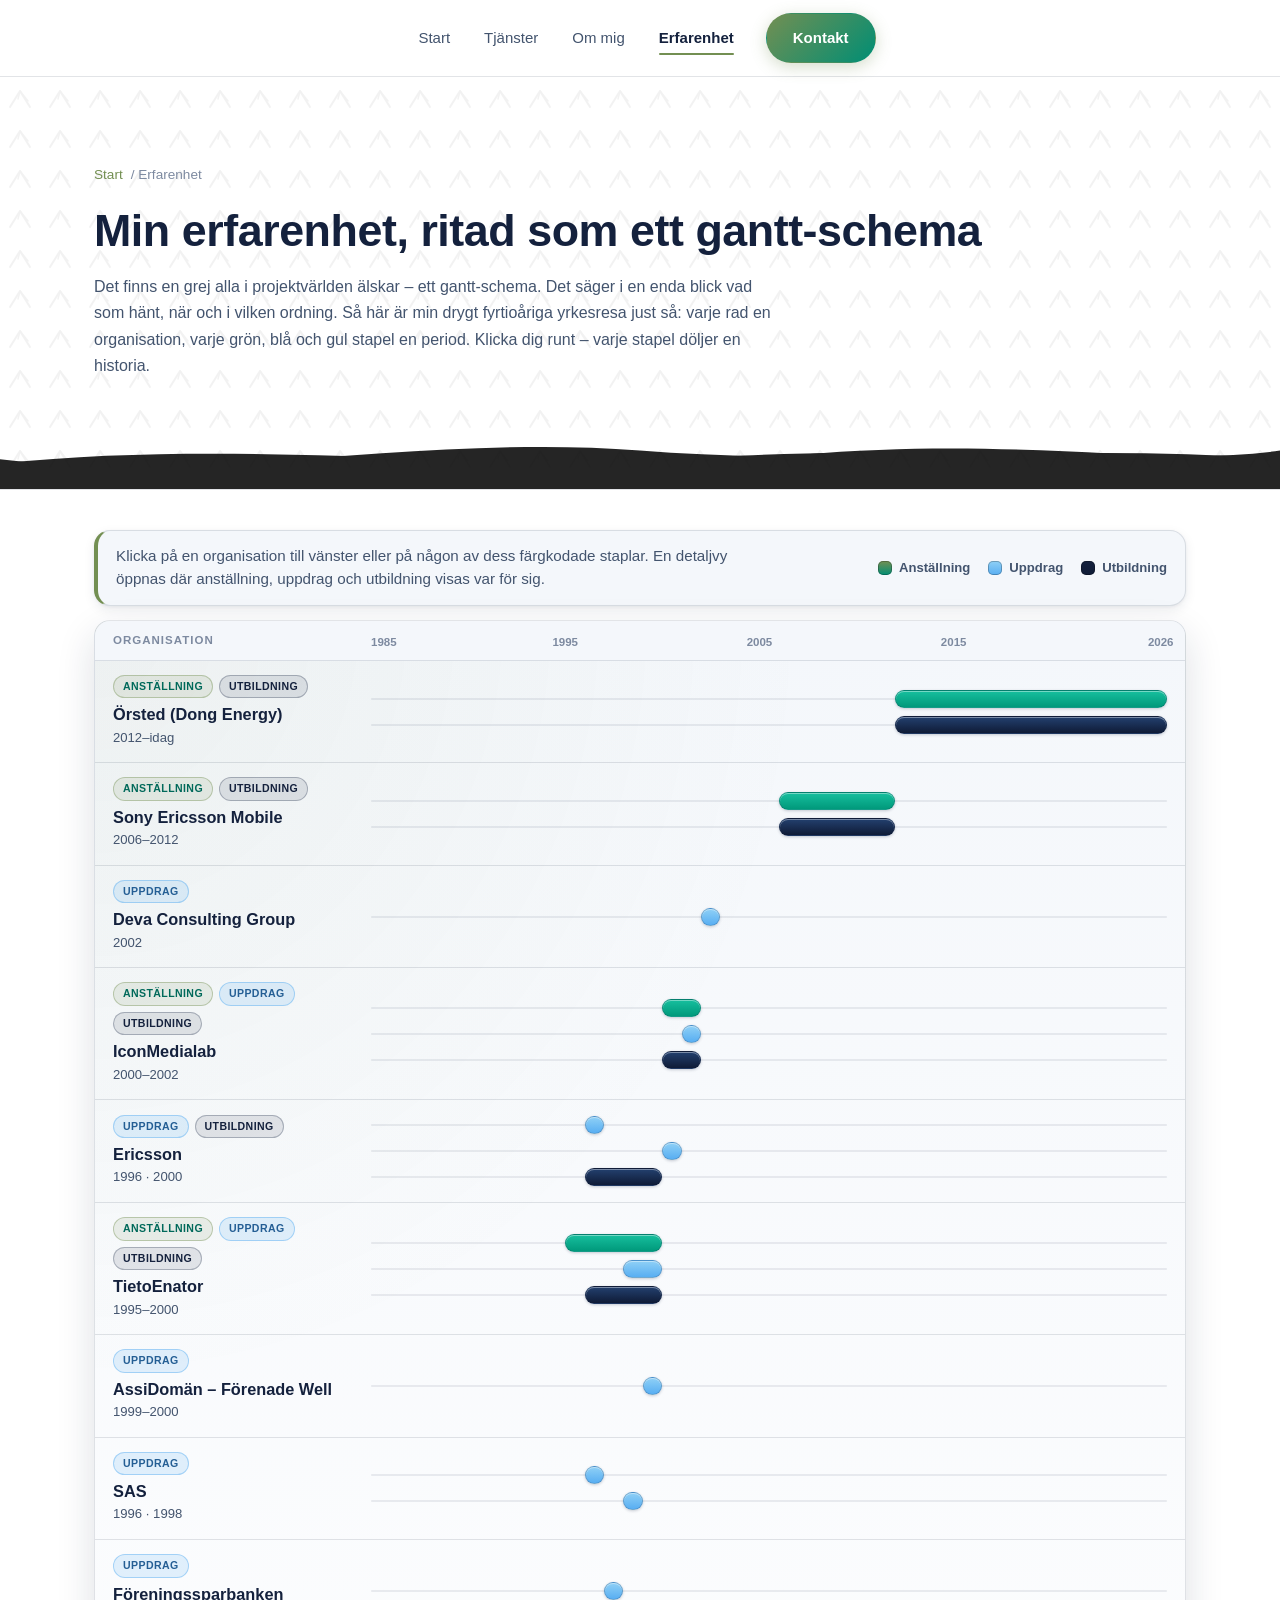
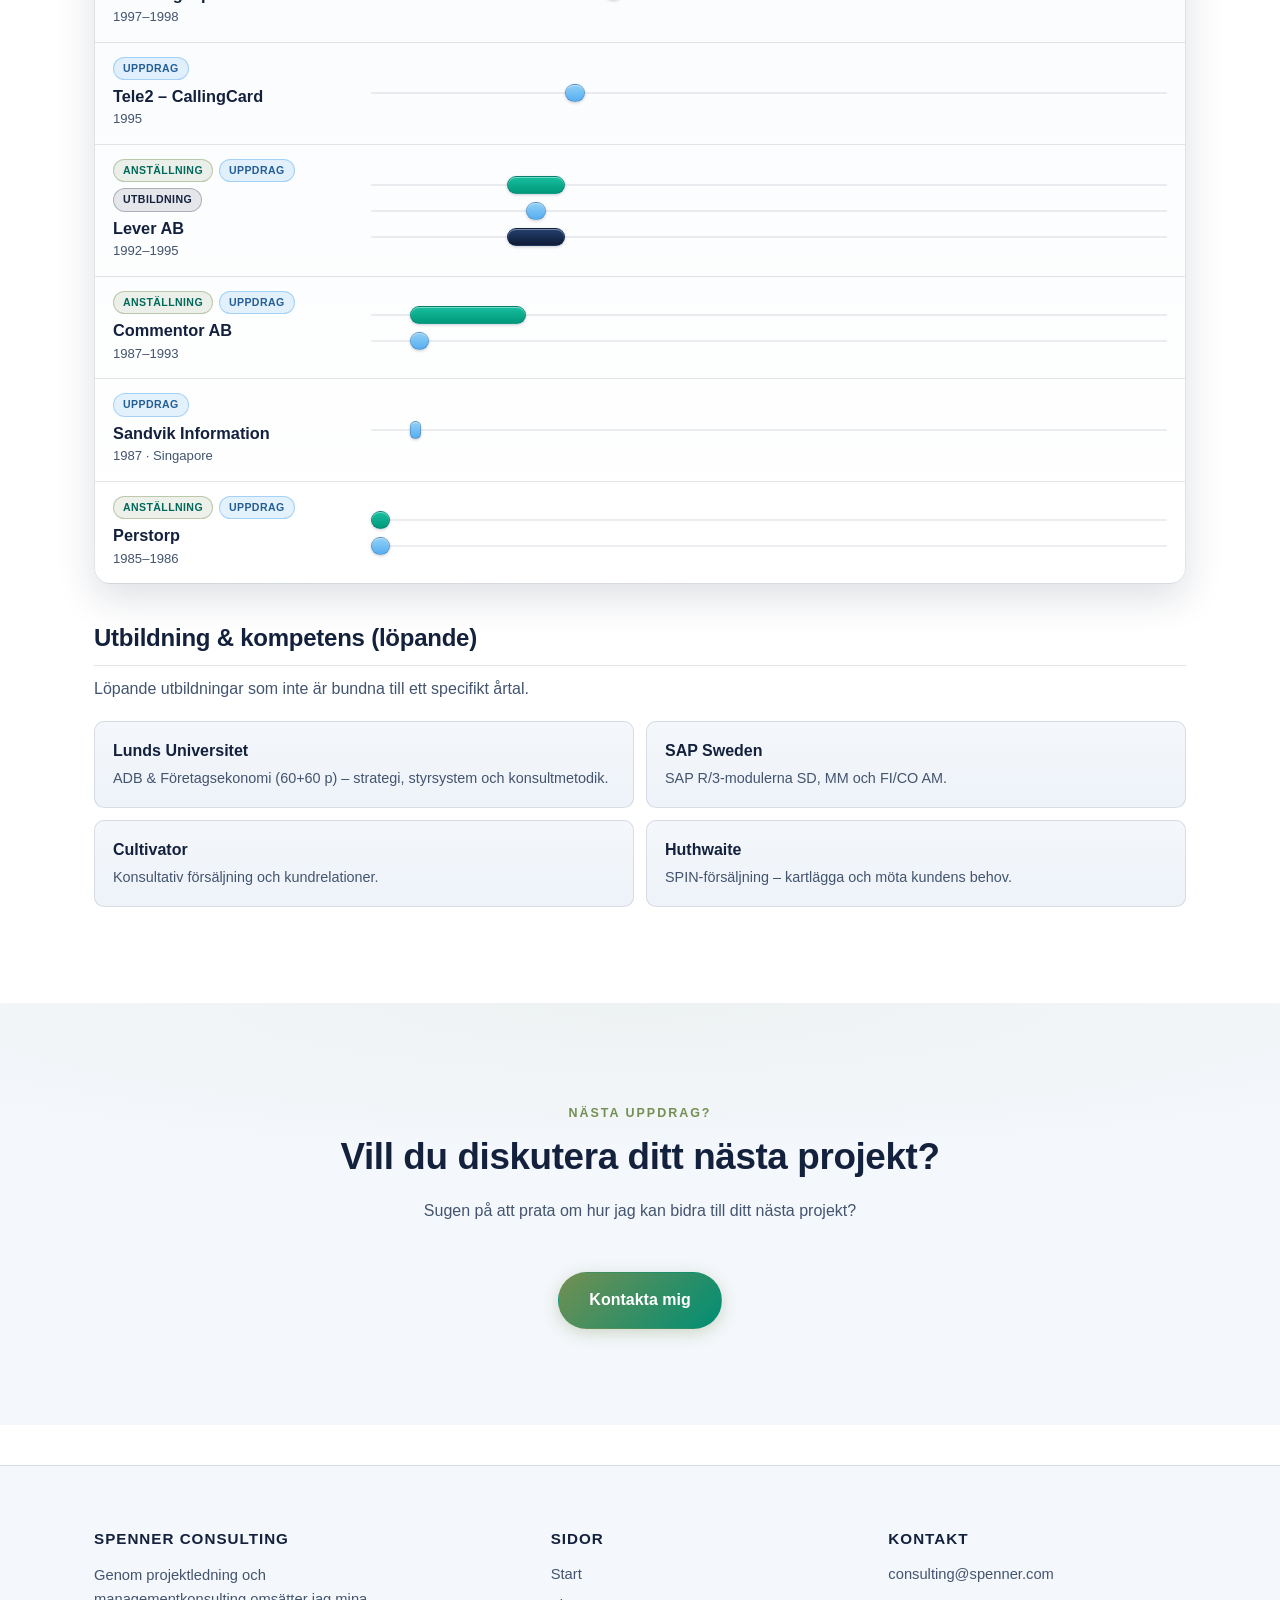
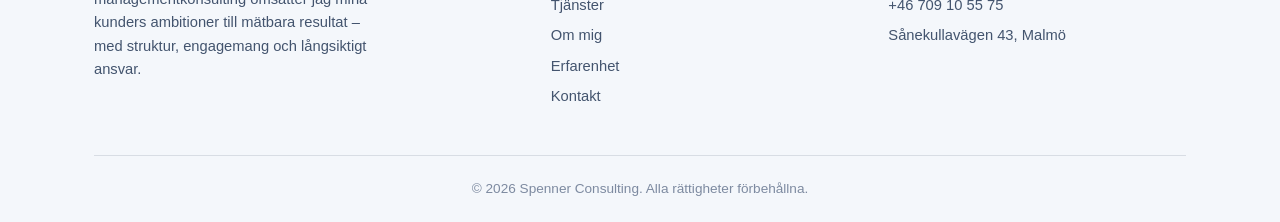
==== commit 8023a432: "Update styles for light theme and remove logo references from navigation" ====
--- a/erfarenhet.html
+++ b/erfarenhet.html
@@ -13,11 +13,7 @@
 
   <!-- ===== Header & Navigation ===== -->
   <header class="site-header">
-    <nav class="navbar container" aria-label="Huvudnavigering">
-      <a class="logo" href="index.html" aria-label="Spenner Consulting - startsida">
-        <img src="images/logo.png" alt="Spenner Consulting logotyp">
-      </a>
-
+<nav class="navbar container" aria-label="Huvudnavigering">
       <button class="nav-toggle" aria-label="Öppna meny" aria-expanded="false">
         <span></span><span></span><span></span>
       </button>
--- a/css/style.css
+++ b/css/style.css
@@ -1,37 +1,38 @@
 ﻿/* ============================================================
-   Spenner Consulting - Global Stylesheet (Dark Theme)
-   Clean, professional, minimal. Green accent, dark surfaces.
+   Spenner Consulting - Global Stylesheet (Light Theme)
+   Clean, professional, minimal. Olive-green accent on white.
+   Palette: #ffffff, #738f52, #8fd0f6, #14213d, #000000
    ============================================================ */
 
 /* ---------- Design tokens ---------- */
 :root {
-  /* Surfaces */
-  --bg: #0b0f14;            /* Page background */
-  --bg-elevated: #121821;   /* Cards / sections */
-  --bg-raised: #1a2330;     /* Hover / raised elements */
-  --surface: #0e141c;       /* Header / footer */
-
-  /* Text */
-  --text: #e6edf3;
-  --text-muted: #9aa7b4;
-  --text-faint: #6b7887;
-
-  /* Brand / accent */
-  --accent: #2ebd6b;        /* Green */
-  --accent-strong: #23a35a;
-  --accent-soft: rgba(46, 189, 107, 0.14);
+  /* Surfaces (light) */
+  --bg: #ffffff;            /* Page background */
+  --bg-elevated: #f4f7fb;   /* Cards / sections */
+  --bg-raised: #eef4fb;     /* Hover / raised elements */
+  --surface: #f4f7fb;       /* Header / footer */
+
+  /* Text (dark navy on white) */
+  --text: #14213d;
+  --text-muted: #43546e;
+  --text-faint: #7d8aa0;
+
+  /* Brand / accent (teal) */
+  --accent: #738f52;
+  --accent-strong: #008e74;
+  --accent-soft: rgba(115, 143, 82, 0.10);
 
   /* Lines */
-  --border: rgba(31, 42, 54, 0.7);
-  --border-strong: #354452;
+  --border: rgba(20, 33, 61, 0.12);
+  --border-strong: rgba(20, 33, 61, 0.28);
 
   --radius: 16px;
   --radius-sm: 10px;
 
-  --shadow-sm: 0 4px 14px rgba(0, 0, 0, 0.3), 0 1px 3px rgba(0, 0, 0, 0.3);
-  --shadow-md: 0 14px 40px rgba(0, 0, 0, 0.4);
-  --shadow-lg: 0 24px 60px rgba(0, 0, 0, 0.5);
-  --shadow-glow: 0 10px 40px rgba(46, 189, 107, 0.18);
+  --shadow-sm: 0 4px 12px rgba(20, 33, 61, 0.08), 0 1px 3px rgba(20, 33, 61, 0.06);
+  --shadow-md: 0 14px 38px rgba(20, 33, 61, 0.14);
+  --shadow-lg: 0 24px 60px rgba(20, 33, 61, 0.18);
+  --shadow-glow: 0 10px 40px rgba(115, 143, 82, 0.18);
 
   --container: 1140px;
   --gutter: 24px;
@@ -40,8 +41,8 @@
   --font-heading: "Segoe UI", Arial, Helvetica, sans-serif;
   --font-body: "Segoe UI", Arial, Helvetica, sans-serif;
 
-  --hero-accent: 46, 189, 107;   /* grön standard */
-  --hero-accent-c: rgb(46, 189, 107);
+  --hero-accent:$115, 143, 82;   /* turkos standard */
+  --hero-accent-c: rgb(115, 143, 82);
 }
 
 /* ---------- Reset / base ---------- */
@@ -102,7 +103,7 @@
   position: sticky;
   top: 0;
   z-index: 100;
-  background: rgba(14, 20, 28, 0.85);
+  background: rgba(255, 255, 255, 0.86);
   backdrop-filter: blur(10px);
   -webkit-backdrop-filter: blur(10px);
   border-bottom: 1px solid var(--border);
@@ -111,19 +112,8 @@
 .navbar {
   display: flex;
   align-items: center;
-  justify-content: space-between;
+  justify-content: center;
   height: var(--nav-height);
-}
-
-.navbar .logo {
-  display: flex;
-  align-items: center;
-  height: 48px;
-}
-.navbar .logo img {
-  height: 44px;
-  width: auto;
-  border-radius: var(--radius-sm);
 }
 
 .nav-menu {
@@ -202,15 +192,15 @@
 .btn:active { transform: translateY(2px) scale(0.98); }
 
 .btn-primary {
-  background: linear-gradient(135deg, var(--accent), #24b463);
-  color: #06120b;
-  box-shadow: 0 4px 16px rgba(46, 189, 107, 0.3);
+  background: linear-gradient(135deg, var(--accent), #008e74);
+  color: #ffffff;
+  box-shadow: 0 4px 16px rgba(115, 143, 82, 0.3);
 }
 .btn-primary:hover {
   transform: translateY(-2px);
-  background: linear-gradient(135deg, var(--accent-strong), #1d9e53);
-  color: #06120b;
-  box-shadow: 0 10px 28px rgba(46, 189, 107, 0.42);
+  background: linear-gradient(135deg, var(--accent-strong), #007a63);
+  color: #ffffff;
+  box-shadow: 0 10px 28px rgba(115, 143, 82, 0.42);
 }
 
 .btn-outline {
@@ -226,6 +216,46 @@
 }
 
 .btn-large { padding: 14px 30px; font-size: 16px; }
+
+/* ---------- Contact form ---------- */
+.form h2 { margin-bottom: 0.3em; }
+.form > p { color: var(--text-muted); margin-bottom: 26px; font-size: 0.96rem; }
+.form-row {
+  display: grid;
+  grid-template-columns: 1fr 1fr;
+  gap: 20px;
+}
+.form-group { margin-bottom: 20px; }
+.form-group label {
+  display: block;
+  font-size: 0.85rem;
+  font-weight: 600;
+  color: var(--text);
+  margin-bottom: 8px;
+}
+.form-group .req { color: #d9534f; }
+.form-group input,
+.form-group select,
+.form-group textarea {
+  width: 100%;
+  padding: 12px 14px;
+  border-radius: var(--radius-sm);
+  border: 1px solid var(--border-strong);
+  background: #ffffff;
+  color: var(--text);
+  font-family: var(--font-body);
+  font-size: 15px;
+  transition: border-color 0.2s ease, box-shadow 0.2s ease;
+}
+.form-group input:focus,
+.form-group select:focus,
+.form-group textarea:focus {
+  outline: none;
+  border-color: var(--accent);
+  box-shadow: 0 0 0 3px var(--accent-soft);
+}
+.form-group textarea { resize: vertical; min-height: 120px; }
+.form-status { margin-top: 16px; font-size: 0.92rem; }
 
 /* ---------- Hero (interior pages) ---------- */
 .page-hero {
@@ -242,10 +272,10 @@
 .page-hero p { color: var(--text-muted); max-width: 680px; margin: 0; }
 
 /* Teman – varje sida sätter sin egen hero-accent */
-.theme-tjanster   { --hero-accent: 85, 159, 255; --hero-accent-c: rgb(85, 159, 255); }
-.theme-om         { --hero-accent: 234, 179, 8;  --hero-accent-c: rgb(234, 179, 8); }
-.theme-erfarenhet { --hero-accent: 46, 189, 107; --hero-accent-c: rgb(46, 189, 107); }
-.theme-kontakt    { --hero-accent: 46, 189, 107; --hero-accent-c: rgb(46, 189, 107); }
+.theme-tjanster   { --hero-accent: 88, 174, 242; --hero-accent-c: rgb(88, 174, 242); }
+.theme-om         { --hero-accent: 20, 33, 61;   --hero-accent-c: rgb(20, 33, 61); }
+.theme-erfarenhet { --hero-accent:$115, 143, 82;  --hero-accent-c: rgb(115, 143, 82); }
+.theme-kontakt    { --hero-accent:$115, 143, 82;  --hero-accent-c: rgb(115, 143, 82); }
 
 /* Svävande glow-punkter (lägre intensitet än startsidan) */
 .page-hero .glow {
@@ -312,15 +342,15 @@
 .about-text .btn { margin-top: 6px; display: inline-flex; }
 .about-text .btn + .btn { margin-left: 10px; }
 
-/* ---------- Home hero (logo front & center) ---------- */
+/* ---------- Home hero ---------- */
 .hero-home {
   position: relative;
   overflow: hidden;
   text-align: center;
   padding: 110px 0 80px;
   background:
-    radial-gradient(ellipse at 20% -10%, rgba(46, 189, 107, 0.12), transparent 55%),
-    radial-gradient(ellipse at 80% 110%, rgba(46, 189, 107, 0.08), transparent 55%),
+    radial-gradient(ellipse at 20% -10%, rgba(115, 143, 82, 0.10), transparent 55%),
+    radial-gradient(ellipse at 80% 110%, rgba(115, 143, 82, 0.08), transparent 55%),
     var(--bg);
   border-bottom: 1px solid var(--border);
 }
@@ -403,14 +433,14 @@
 .glow-a {
   width: 300px;
   height: 300px;
-  background: rgba(46, 189, 107, 0.25);
+  background: rgba(115, 143, 82, 0.18);
   top: 8%;
   left: -60px;
 }
 .glow-b {
   width: 360px;
   height: 360px;
-  background: rgba(46, 189, 107, 0.18);
+  background: rgba(115, 143, 82, 0.13);
   bottom: 4%;
   right: -70px;
   animation-delay: 3s;
@@ -428,7 +458,7 @@
   inset: 0;
   opacity: 0.06;
   pointer-events: none;
-  background-image: url("data:image/svg+xml,%3Csvg xmlns='http://www.w3.org/2000/svg' width='40' height='40' viewBox='0 0 40 40'%3E%3Cpath d='M10 30 L20 14 L30 30' fill='none' stroke='%232ebd6b' stroke-width='2' stroke-linecap='round' stroke-linejoin='round'/%3E%3Cpath d='M18 22 L20 14 L28 24' fill='none' stroke='%232ebd6b' stroke-width='1.5' stroke-linecap='round' stroke-linejoin='round'/%3E%3C/svg%3E");
+  background-image: url("data:image/svg+xml,%3Csvg xmlns='http://www.w3.org/2000/svg' width='40' height='40' viewBox='0 0 40 40'%3E%3Cpath d='M10 30 L20 14 L30 30' fill='none' stroke='%23738f52' stroke-width='2' stroke-linecap='round' stroke-linejoin='round'/%3E%3Cpath d='M18 22 L20 14 L28 24' fill='none' stroke='%23738f52' stroke-width='1.5' stroke-linecap='round' stroke-linejoin='round'/%3E%3C/svg%3E");
   animation: driftUp 22s linear infinite;
 }
 @keyframes driftUp {
@@ -439,7 +469,7 @@
 /* ---------- Section base ---------- */
 .section { padding: 96px 0; position: relative; }
 .section-alt {
-  background: radial-gradient(120% 60% at 50% 0%, rgba(46, 189, 107, 0.05), transparent 60%), var(--bg-elevated);
+  background: radial-gradient(120% 60% at 50% 0%, rgba(115, 143, 82, 0.05), transparent 60%), var(--bg-elevated);
 }
 .hero-home .container { position: relative; z-index: 2; }
 
@@ -467,7 +497,7 @@
 .grid-4 { grid-template-columns: repeat(4, 1fr); }
 
 .card {
-  background: linear-gradient(180deg, var(--bg-elevated), #10161f);
+  background: linear-gradient(180deg, var(--bg-elevated), #eef3f9);
   border: 1px solid var(--border);
   border-radius: var(--radius);
   padding: 30px;
@@ -476,8 +506,8 @@
 }
 .card:hover {
   transform: translateY(-6px);
-  border-color: rgba(46, 189, 107, 0.45);
-  box-shadow: var(--shadow-md), var(--shadow-glow);
+  border-color: rgba(115, 143, 82, 0.45);
+  box-shadow: var(--shadow-glow);
 }
 .card .card-num {
   display: inline-block;
@@ -497,7 +527,7 @@
   gap: 40px;
 }
 .statement .block {
-  background: linear-gradient(180deg, var(--bg-elevated), #10161f);
+  background: linear-gradient(180deg, var(--bg-elevated), #eef3f9);
   border: 1px solid var(--border);
   border-top: 3px solid var(--accent);
   border-radius: var(--radius);
@@ -525,7 +555,7 @@
   gap: 28px;
 }
 .vm-card {
-  background: linear-gradient(180deg, var(--bg-elevated), #10161f);
+  background: linear-gradient(180deg, var(--bg-elevated), #eef3f9);
   border: 1px solid var(--border);
   border-radius: var(--radius);
   padding: 34px;
@@ -723,3 +753,5 @@
   html { scroll-behavior: auto; }
 }
 
+
+
--- a/css/erfarenhet.css
+++ b/css/erfarenhet.css
@@ -1,4 +1,4 @@
-/* ============================================================
+﻿/* ============================================================
    Spenner Consulting - Erfarenhetssidan
    Gantt per organisation: varje rad är en organisation,
    med anställning, uppdrag och utbildning som staplar
@@ -13,7 +13,7 @@
   justify-content: space-between;
   flex-wrap: wrap;
   gap: 12px 20px;
-  background: rgba(255, 255, 255, 0.02);
+background: var(--bg-elevated);
   border: 1px solid var(--border);
   border-left: 4px solid var(--accent);
   border-radius: var(--radius);
@@ -45,9 +45,9 @@
   border-radius: 5px;
   box-shadow: inset 0 0 0 1px rgba(0, 0, 0, 0.25);
 }
-.sw-job     { background: linear-gradient(180deg, #2ebd6b, #239a56); }
-.sw-project { background: linear-gradient(180deg, #559fff, #3b7fe8); }
-.sw-edu     { background: linear-gradient(180deg, #eab308, #caa00a); }
+.sw-job     { background: linear-gradient(180deg, #738f52, #008e74); }
+.sw-project { background: linear-gradient(180deg, #8fd0f6, #58aef2); }
+.sw-edu     { background: linear-gradient(180deg, #14213d, #0f1b36); }
 
 /* ---------- Detaljmodal ---------- */
 .exp-modal {
@@ -58,7 +58,7 @@
   align-items: center;
   justify-content: center;
   padding: 20px;
-  background: rgba(3, 8, 12, 0.72);
+  background: rgba(20, 33, 61, 0.45);
   backdrop-filter: blur(3px);
   animation: expFade 0.18s ease;
 }
@@ -71,10 +71,10 @@
   max-height: 82vh;
   display: flex;
   flex-direction: column;
-  background: linear-gradient(180deg, var(--bg-elevated), #0f151d);
+  background: linear-gradient(180deg, var(--bg-elevated), #ffffff);
   border: 1px solid var(--border-strong);
   border-radius: var(--radius);
-  box-shadow: 0 30px 70px rgba(0, 0, 0, 0.55);
+  box-shadow: 0 30px 70px rgba(20, 33, 61, 0.45);
   animation: expPop 0.18s ease;
 }
 @keyframes expPop {
@@ -128,12 +128,12 @@
   border: 1px solid var(--border);
   border-left-width: 4px;
   border-radius: var(--radius-sm);
-  background: rgba(255, 255, 255, 0.02);
+  background: var(--bg-elevated);
   padding: 14px 16px;
 }
 .exp-rc-job     { border-left-color: var(--accent); }
-.exp-rc-project { border-left-color: #559fff; }
-.exp-rc-edu     { border-left-color: #eab308; }
+.exp-rc-project { border-left-color: #58aef2; }
+.exp-rc-edu     { border-left-color: #14213d; }
 
 .exp-rc-head {
   display: flex;
@@ -166,17 +166,17 @@
   border-radius: 999px;
   margin-top: 2px;
 }
-.exp-lg-tag.exp-tag-job     { background: rgba(46, 189, 107, 0.16); color: #5fd49a; border: 1px solid rgba(46, 189, 107, 0.45); }
-.exp-lg-tag.exp-tag-project { background: rgba(85, 159, 255, 0.16); color: #8cc0ff; border: 1px solid rgba(85, 159, 255, 0.45); }
-.exp-lg-tag.exp-tag-edu     { background: rgba(234, 179, 8, 0.16);  color: #f5cd64; border: 1px solid rgba(234, 179, 8, 0.45); }
+.exp-lg-tag.exp-tag-job     { background: rgba(115, 143, 82, 0.12); color: #00695a; border: 1px solid rgba(115, 143, 82, 0.4); }
+.exp-lg-tag.exp-tag-project { background: rgba(88, 174, 242, 0.16); color: #245e94; border: 1px solid rgba(88, 174, 242, 0.45); }
+.exp-lg-tag.exp-tag-edu     { background: rgba(20, 33, 61, 0.10); color: #14213d; border: 1px solid rgba(20, 33, 61, 0.28); }
 
 /* ---------- Gantt behållare ---------- */
 .gantt-wrap {
   border: 1px solid var(--border);
   border-radius: var(--radius);
   background:
-    radial-gradient(120% 90% at 0% 0%, rgba(46, 189, 107, 0.06), transparent 55%),
-    linear-gradient(180deg, var(--bg-elevated), #0e141c);
+    radial-gradient(120% 90% at 0% 0%, rgba(115, 143, 82, 0.06), transparent 55%),
+    linear-gradient(180deg, var(--bg-elevated), #ffffff);
   box-shadow: var(--shadow-md);
   overflow-x: auto;
   overflow-y: hidden;
@@ -192,7 +192,7 @@
 }
 .gantt-row:last-child { border-bottom: none; }
 .gantt-head {
-  background: rgba(255, 255, 255, 0.03);
+  background: var(--bg-elevated);
   padding: 10px 18px;
 }
 
@@ -240,9 +240,9 @@
 .ex-sub { display: block; font-size: 0.82rem; color: var(--text-muted); margin-top: 2px; }
 
 /* Typmärken */
-.exp-tag-job     { background: rgba(46, 189, 107, 0.14); color: #5fd49a; border: 1px solid rgba(46, 189, 107, 0.4); }
-.exp-tag-project { background: rgba(85, 159, 255, 0.14); color: #8cc0ff; border: 1px solid rgba(85, 159, 255, 0.4); }
-.exp-tag-edu     { background: rgba(234, 179, 8, 0.14);  color: #f5cd64; border: 1px solid rgba(234, 179, 8, 0.4); }
+.exp-tag-job     { background: rgba(115, 143, 82, 0.12); color: #00695a; border: 1px solid rgba(115, 143, 82, 0.4); }
+.exp-tag-project { background: rgba(88, 174, 242, 0.16); color: #245e94; border: 1px solid rgba(88, 174, 242, 0.45); }
+.exp-tag-edu     { background: rgba(20, 33, 61, 0.10); color: #14213d; border: 1px solid rgba(20, 33, 61, 0.28); }
 
 /* Körfält & staplar */
 .lane {
@@ -259,7 +259,7 @@
   top: 50%;
   height: 2px;
   transform: translateY(-50%);
-  background: rgba(255, 255, 255, 0.04);
+  background: rgba(20, 33, 61, 0.08);
   border-radius: 2px;
 }
 
@@ -271,20 +271,20 @@
   min-width: 10px;
   border-radius: 9px;
   cursor: pointer;
-  border: 1px solid rgba(255, 255, 255, 0.18);
-  box-shadow: 0 1px 3px rgba(0, 0, 0, 0.35), inset 0 1px 0 rgba(255, 255, 255, 0.28);
+  border: 1px solid rgba(20, 33, 61, 0.22);
+  box-shadow: 0 1px 3px rgba(20, 33, 61, 0.22), inset 0 1px 0 rgba(255, 255, 255, 0.4);
   transition: filter 0.15s ease, box-shadow 0.15s ease, transform 0.15s ease;
 }
 .lane-bar:hover {
-  filter: brightness(1.12) saturate(1.1);
-  box-shadow: 0 4px 16px rgba(0, 0, 0, 0.45), inset 0 1px 0 rgba(255, 255, 255, 0.3);
+  filter: brightness(1.03) saturate(1.05);
+  box-shadow: 0 4px 16px rgba(20, 33, 61, 0.30), inset 0 1px 0 rgba(255, 255, 255, 0.5);
   transform: translateY(-50%) scaleY(1.08);
 }
 .lane-bar:focus-visible { outline: 3px solid var(--accent); outline-offset: 1px; }
 
-.bar-job     { background: linear-gradient(180deg, #34d17b, #22a056); }
-.bar-project { background: linear-gradient(180deg, #63a9ff, #3a78e6); }
-.bar-edu     { background: linear-gradient(180deg, #eec23c, #c99a08); }
+.bar-job     { background: linear-gradient(180deg, #17bf9e, #00997b); }
+.bar-project { background: linear-gradient(180deg, #8fd0f6, #58aef2); }
+.bar-edu     { background: linear-gradient(180deg, #23406e, #0f1b36); }
 
 .bar-dim { opacity: 0.18; }
 
@@ -295,9 +295,9 @@
   max-width: 260px;
   padding: 8px 10px;
   border-radius: var(--radius-sm);
-  background: #0c1219;
+  background: #ffffff;
   border: 1px solid var(--border-strong);
-  box-shadow: 0 8px 24px rgba(0, 0, 0, 0.5);
+  box-shadow: 0 8px 24px rgba(20, 33, 61, 0.2);
   font-size: 0.82rem;
   line-height: 1.4;
   pointer-events: none;
@@ -313,7 +313,7 @@
 /* Rad-hover: signal att raden reagerar på klick */
 .gantt-row { transition: background-color 0.15s ease; }
 .gantt-row:hover {
-  background: rgba(46, 189, 107, 0.04);
+  background: rgba(115, 143, 82, 0.04);
 }
 .gantt-row:hover .ex-title { color: var(--accent); }
 
@@ -333,7 +333,7 @@
   gap: 12px;
 }
 .edu-open-list li {
-  background: linear-gradient(180deg, var(--bg-elevated), #10161f);
+  background: linear-gradient(180deg, var(--bg-elevated), #eef3f9);
   border: 1px solid var(--border);
   border-radius: var(--radius-sm);
   padding: 16px 18px;
@@ -365,4 +365,5 @@
 /* ---------- Reduced motion ---------- */
 @media (prefers-reduced-motion: reduce) {
   .exp-modal, .exp-modal-card, .lane-bar { animation: none !important; transition: none !important; }
-}+}
+
